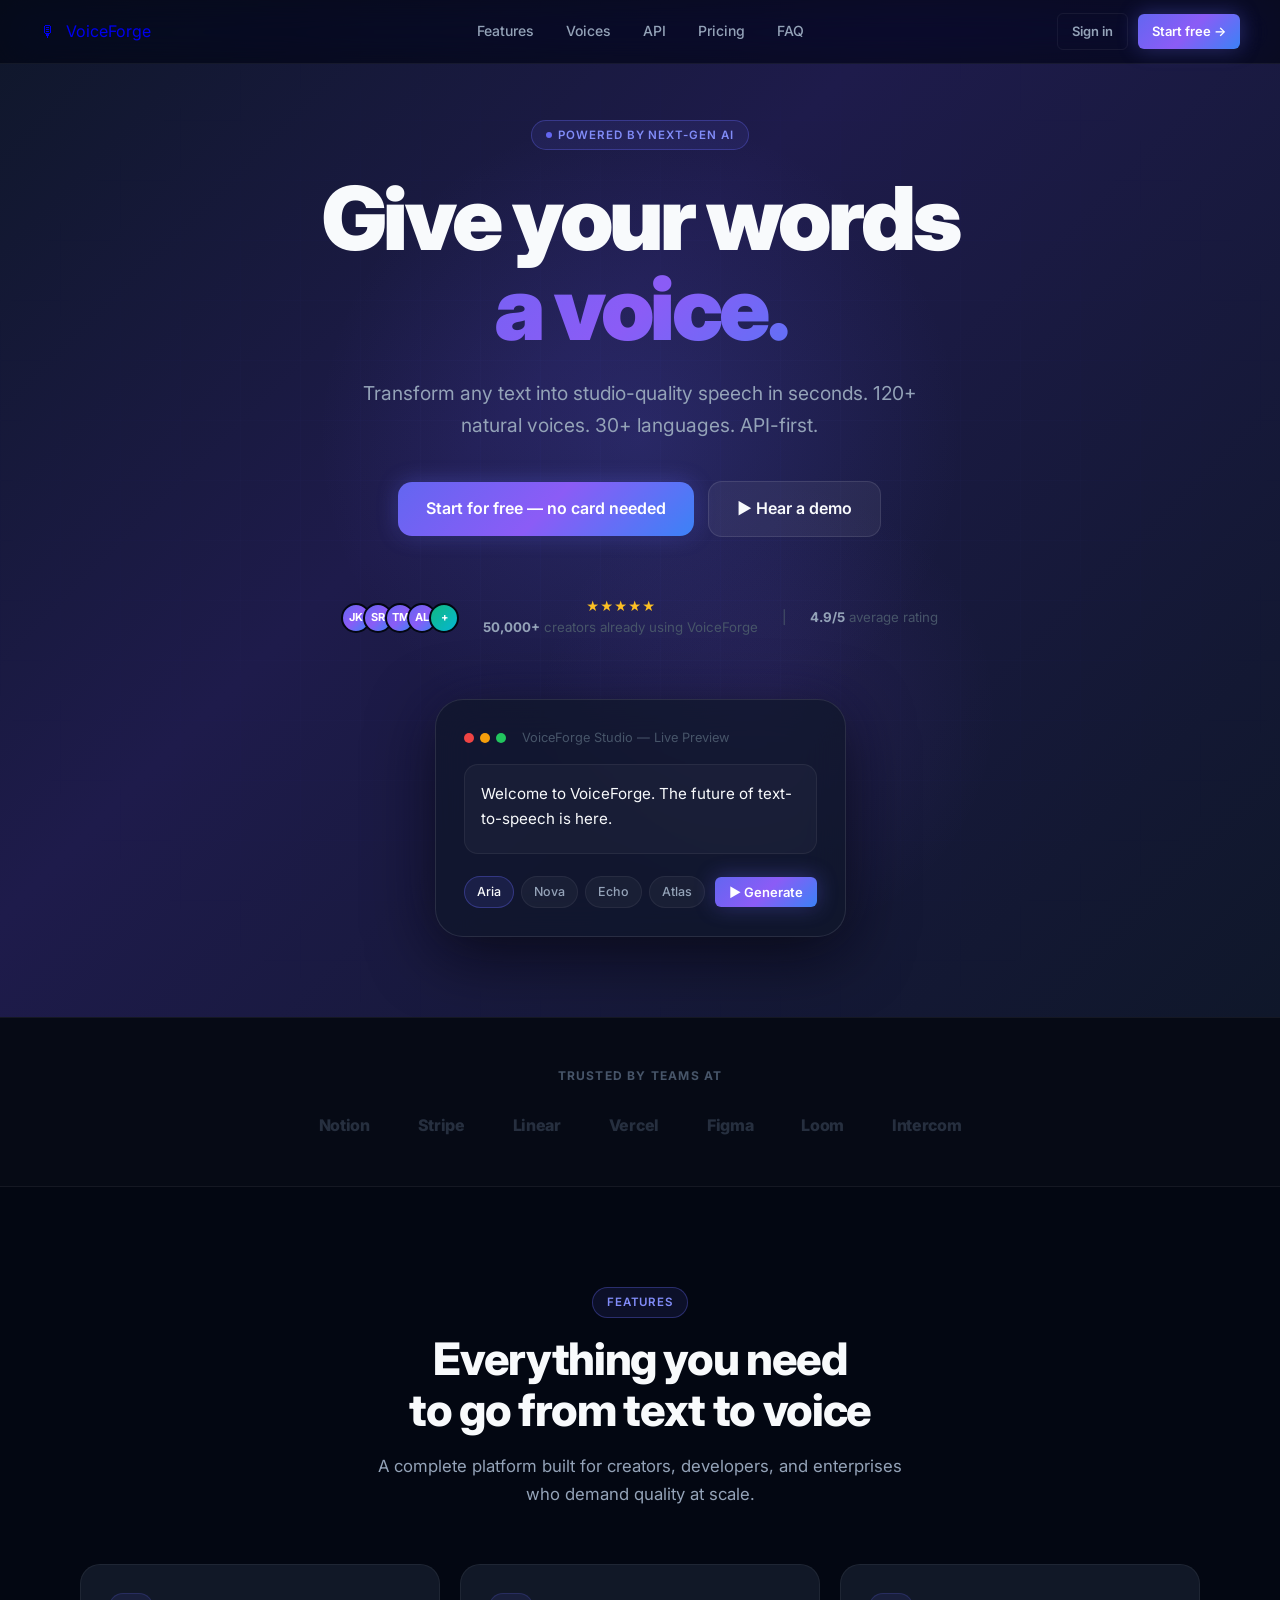
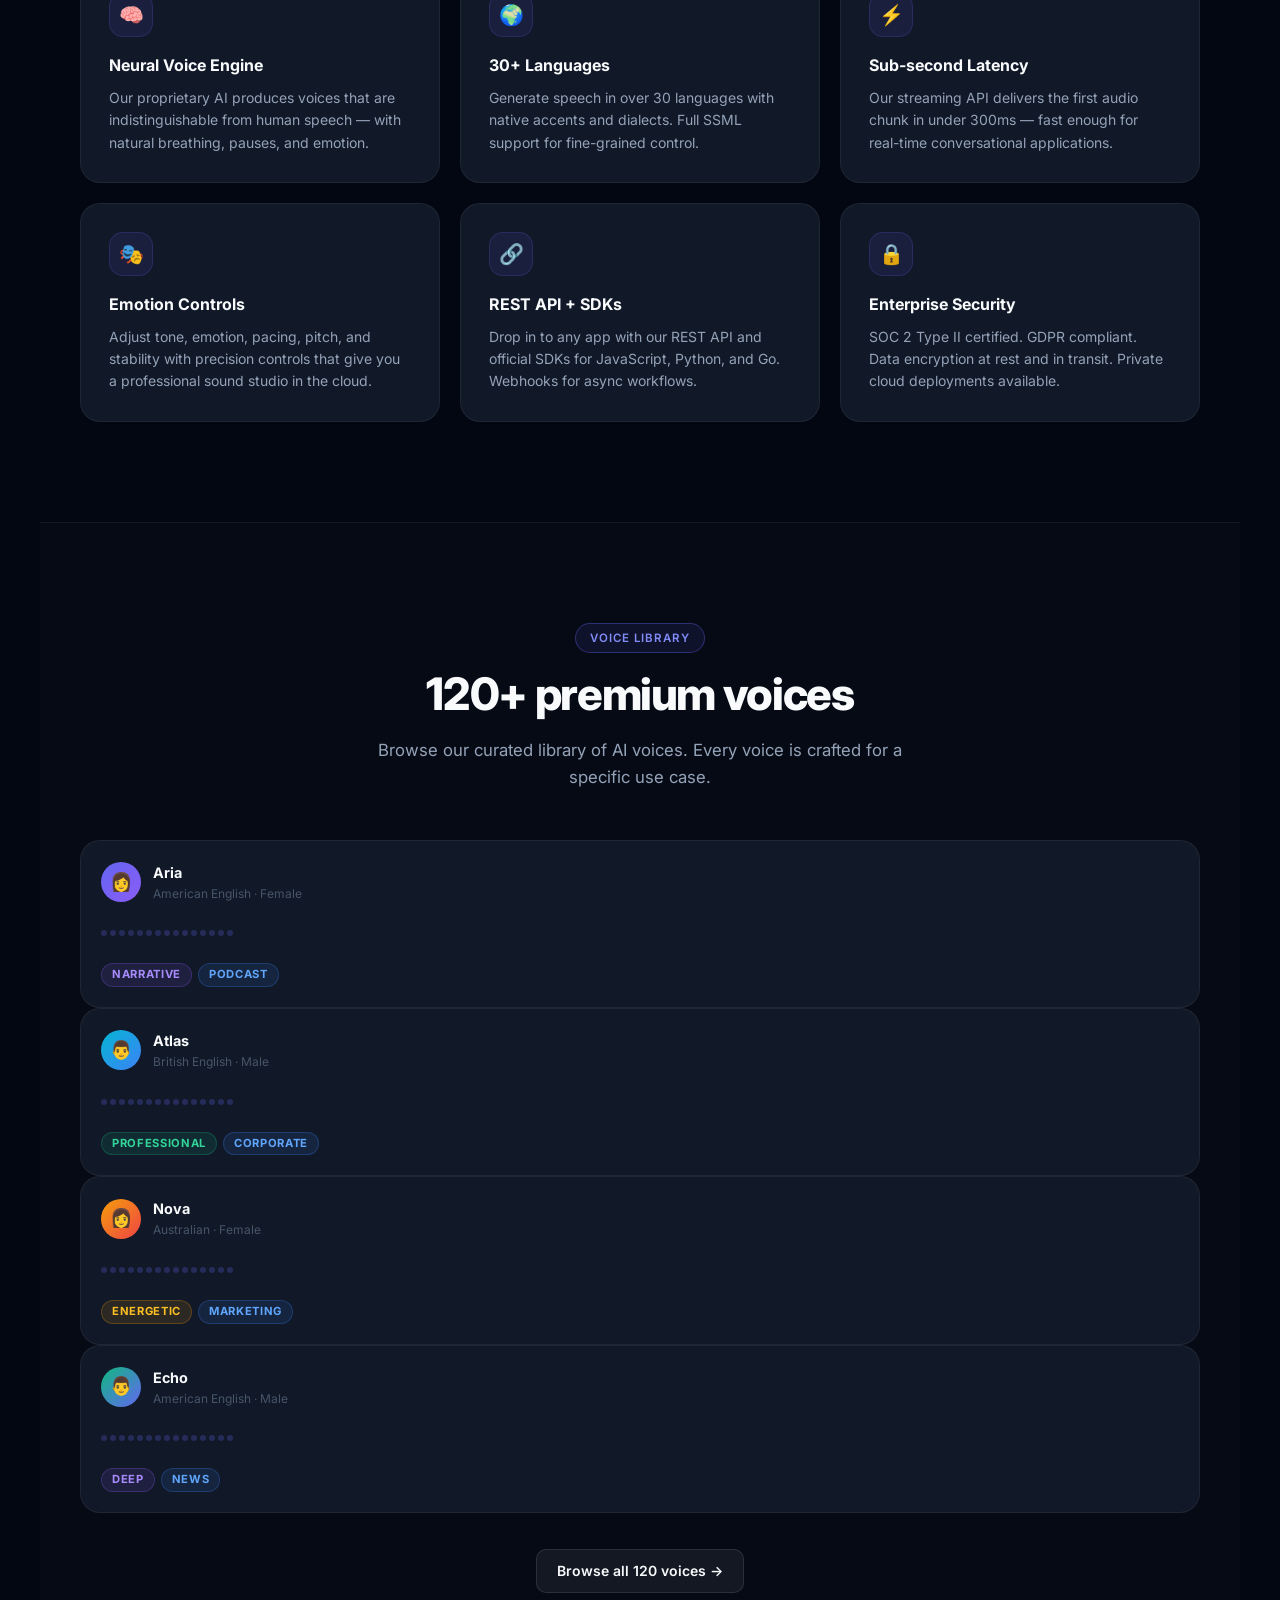
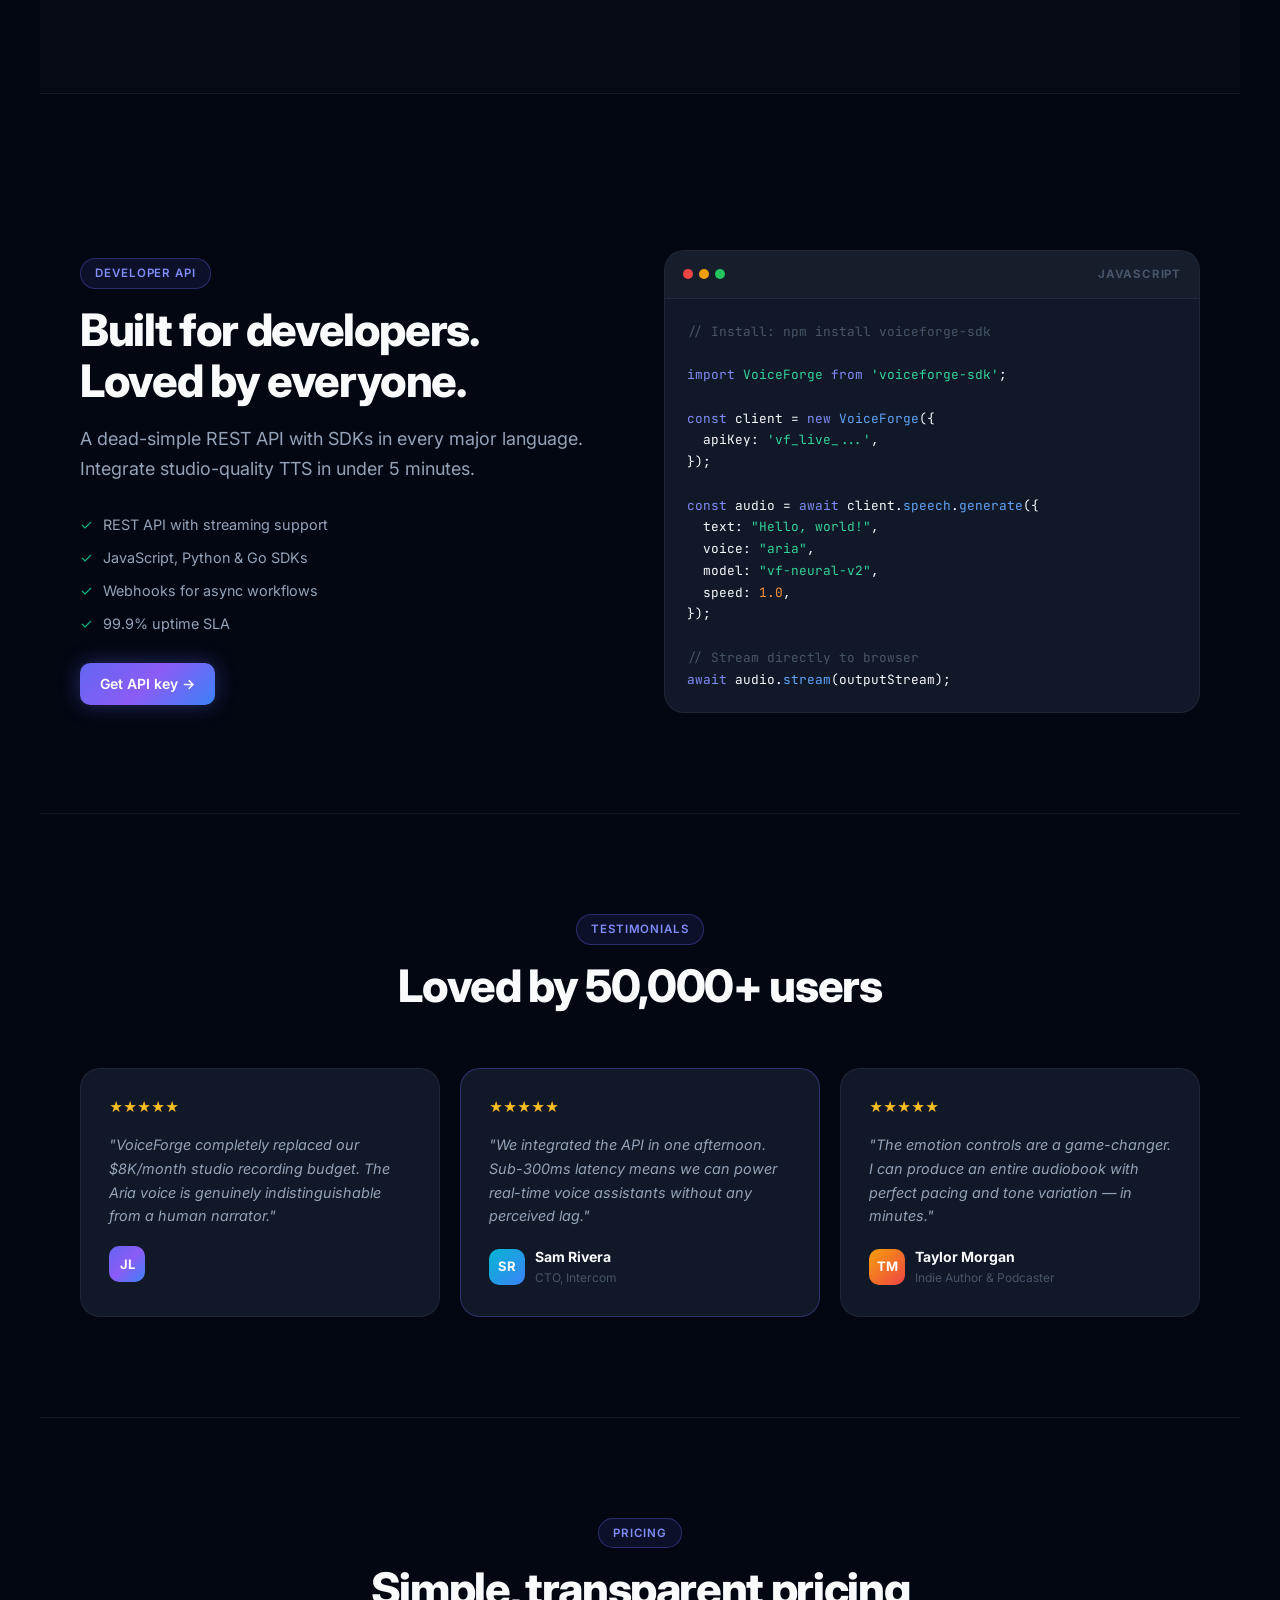
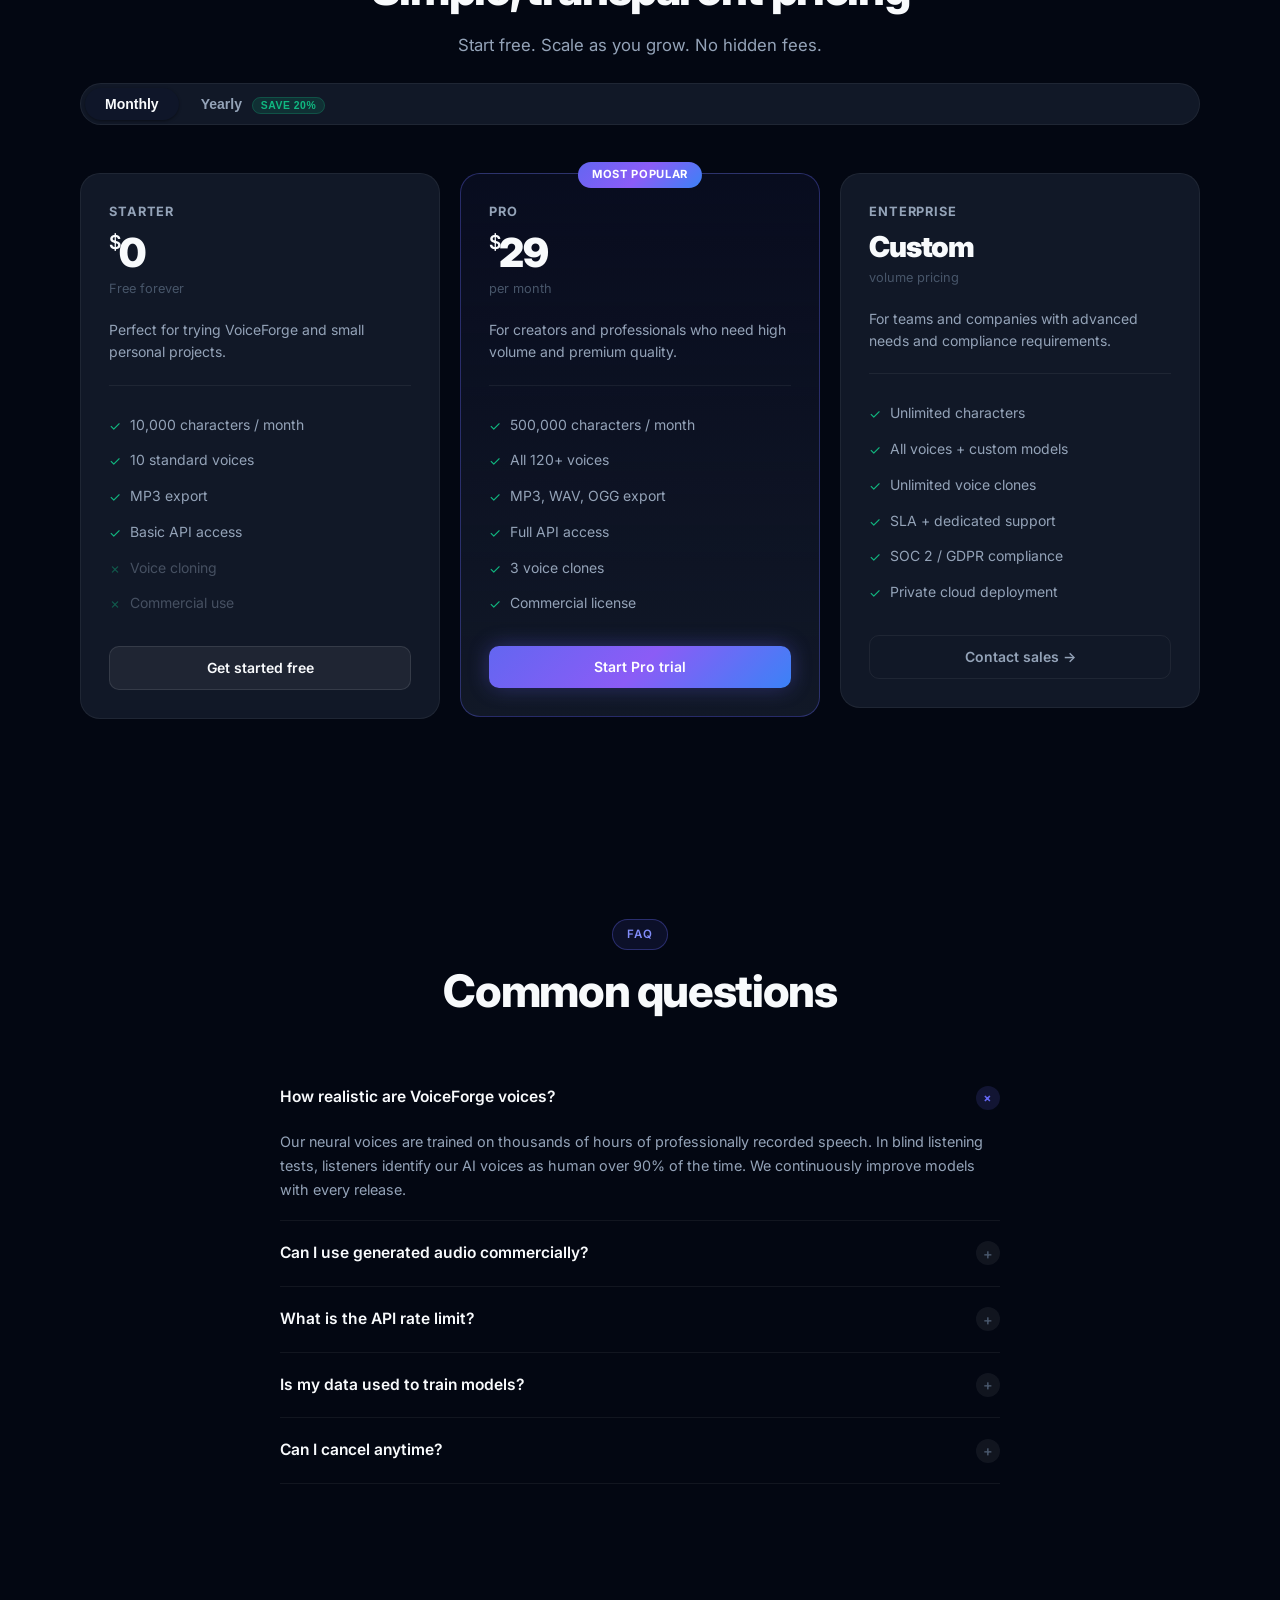
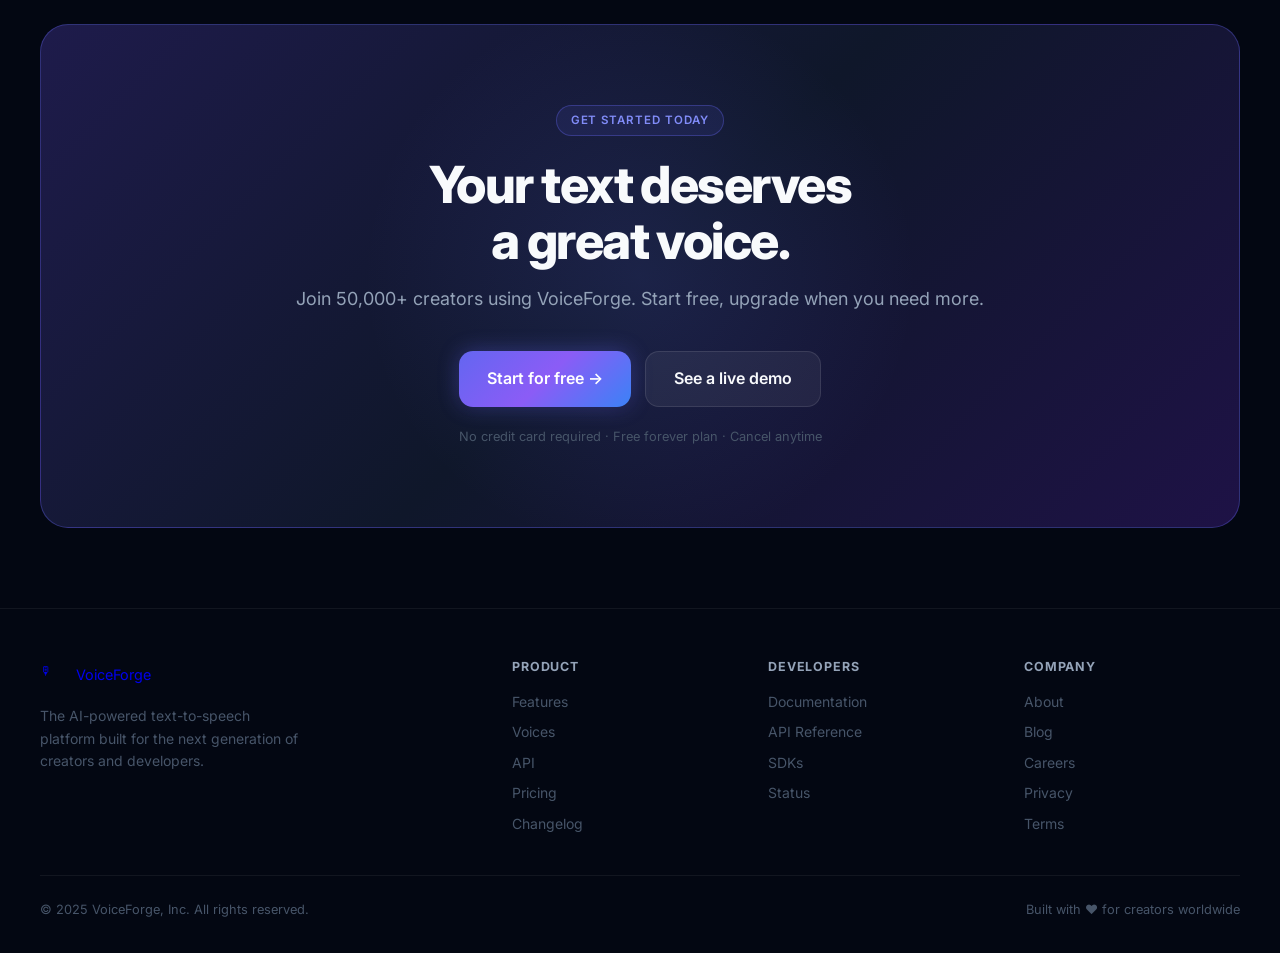
==== frontend/index.html @ f5c4825a "initial after new repo" ====
<!DOCTYPE html>
<html lang="en">
<head>
  <meta charset="UTF-8">
  <meta name="viewport" content="width=device-width, initial-scale=1.0">
  <title>VoiceForge — AI Text to Speech Platform</title>
  <meta name="description" content="Transform any text into natural, expressive voice in seconds. Powered by next-generation AI. Used by 50,000+ creators, developers, and enterprises.">
  <link rel="stylesheet" href="design-system.css">
  <link rel="stylesheet" href="landing.css">
</head>
<body>

<!-- ── Navigation ── -->
<nav class="landing-nav">
  <a href="index.html" class="nav-logo">
    <div class="logo-icon">🎙</div>
    <span class="logo-text">Voice<span>Forge</span></span>
  </a>

  <div class="nav-links-center">
    <a href="#features">Features</a>
    <a href="#voices">Voices</a>
    <a href="#api">API</a>
    <a href="#pricing">Pricing</a>
    <a href="#faq">FAQ</a>
  </div>

  <div class="nav-cta">
    <a href="login.html" class="btn btn-ghost btn-sm">Sign in</a>
    <a href="register.html" class="btn btn-primary btn-sm">Start free →</a>
  </div>
</nav>

<!-- ════════════════════════════════════
     HERO
════════════════════════════════════ -->
<section class="hero">
  <div class="hero-bg">
    <div class="hero-bg-glow"></div>
    <div class="hero-bg-glow2"></div>
    <div class="hero-grid"></div>
  </div>

  <div class="hero-content">
    <div class="hero-eyebrow">
      <span class="eyebrow"><span class="dot"></span> Powered by Next-Gen AI</span>
    </div>

    <h1 class="hero-headline">
      Give your words
      <span class="accent-line">a voice.</span>
    </h1>

    <p class="hero-sub">
      Transform any text into studio-quality speech in seconds.
      120+ natural voices. 30+ languages. API-first.
    </p>

    <div class="hero-actions">
      <a href="register.html" class="btn btn-primary btn-lg">
        Start for free — no card needed
      </a>
      <a href="#demo" class="btn btn-secondary btn-lg">
        ▶ Hear a demo
      </a>
    </div>

    <div class="social-proof">
      <div class="sp-avatars">
        <div class="sp-avatar">JK</div>
        <div class="sp-avatar">SR</div>
        <div class="sp-avatar">TM</div>
        <div class="sp-avatar">AL</div>
        <div class="sp-avatar" style="background:linear-gradient(135deg,#10b981,#06b6d4)">+</div>
      </div>
      <div>
        <div class="sp-stars">★★★★★</div>
        <div class="sp-text"><strong>50,000+</strong> creators already using VoiceForge</div>
      </div>
      <div class="sp-text" style="color:var(--text-tertiary)">|</div>
      <div class="sp-text"><strong style="color:var(--text-secondary)">4.9/5</strong> average rating</div>
    </div>
  </div>

  <!-- Live Demo Card -->
  <div class="hero-demo" id="demo">
    <div class="demo-header">
      <div class="demo-dots">
        <div class="demo-dot r"></div>
        <div class="demo-dot y"></div>
        <div class="demo-dot g"></div>
      </div>
      <span class="demo-title">VoiceForge Studio — Live Preview</span>
    </div>

    <textarea class="demo-textarea" id="demoText" placeholder="Type something and hear it come to life…">Welcome to VoiceForge. The future of text-to-speech is here.</textarea>

    <div class="demo-footer">
      <div class="demo-voices">
        <span class="voice-chip selected" onclick="selectVoice(this, 'aria')">Aria</span>
        <span class="voice-chip" onclick="selectVoice(this, 'nova')">Nova</span>
        <span class="voice-chip" onclick="selectVoice(this, 'echo')">Echo</span>
        <span class="voice-chip" onclick="selectVoice(this, 'atlas')">Atlas</span>
      </div>
      <button class="btn btn-primary btn-sm" onclick="demoConvert()" id="demoBtn">
        <span class="btn-label">▶ Generate</span>
        <span class="spinner"></span>
      </button>
    </div>

    <div class="demo-waveform" id="demoWaveform">
      <audio id="demoAudio" controls></audio>
    </div>
  </div>
</section>

<!-- ════════════════════════════════════
     TRUSTED BY
════════════════════════════════════ -->
<div class="trusted-section">
  <div class="trusted-label">Trusted by teams at</div>
  <div class="logos-row">
    <span class="logo-item">Notion</span>
    <span class="logo-item">Stripe</span>
    <span class="logo-item">Linear</span>
    <span class="logo-item">Vercel</span>
    <span class="logo-item">Figma</span>
    <span class="logo-item">Loom</span>
    <span class="logo-item">Intercom</span>
  </div>
</div>

<!-- ════════════════════════════════════
     FEATURES
════════════════════════════════════ -->
<section class="section" id="features">
  <div class="section-center">
    <div class="section-eyebrow">
      <span class="eyebrow">Features</span>
    </div>
    <h2 class="section-headline">Everything you need<br>to go from text to voice</h2>
    <p class="section-sub">A complete platform built for creators, developers, and enterprises who demand quality at scale.</p>
  </div>

  <div class="features-grid">
    <div class="feature-card">
      <div class="feature-icon">🧠</div>
      <div class="feature-title">Neural Voice Engine</div>
      <div class="feature-desc">Our proprietary AI produces voices that are indistinguishable from human speech — with natural breathing, pauses, and emotion.</div>
    </div>
    <div class="feature-card">
      <div class="feature-icon">🌍</div>
      <div class="feature-title">30+ Languages</div>
      <div class="feature-desc">Generate speech in over 30 languages with native accents and dialects. Full SSML support for fine-grained control.</div>
    </div>
    <div class="feature-card">
      <div class="feature-icon">⚡</div>
      <div class="feature-title">Sub-second Latency</div>
      <div class="feature-desc">Our streaming API delivers the first audio chunk in under 300ms — fast enough for real-time conversational applications.</div>
    </div>
    <div class="feature-card">
      <div class="feature-icon">🎭</div>
      <div class="feature-title">Emotion Controls</div>
      <div class="feature-desc">Adjust tone, emotion, pacing, pitch, and stability with precision controls that give you a professional sound studio in the cloud.</div>
    </div>
    <div class="feature-card">
      <div class="feature-icon">🔗</div>
      <div class="feature-title">REST API + SDKs</div>
      <div class="feature-desc">Drop in to any app with our REST API and official SDKs for JavaScript, Python, and Go. Webhooks for async workflows.</div>
    </div>
    <div class="feature-card">
      <div class="feature-icon">🔒</div>
      <div class="feature-title">Enterprise Security</div>
      <div class="feature-desc">SOC 2 Type II certified. GDPR compliant. Data encryption at rest and in transit. Private cloud deployments available.</div>
    </div>
  </div>
</section>

<!-- ════════════════════════════════════
     VOICE EXAMPLES
════════════════════════════════════ -->
<section class="section" id="voices" style="background: rgba(255,255,255,0.01); border-top: 1px solid var(--border-subtle); border-bottom: 1px solid var(--border-subtle);">
  <div class="section-center">
    <div class="section-eyebrow"><span class="eyebrow">Voice Library</span></div>
    <h2 class="section-headline">120+ premium voices</h2>
    <p class="section-sub">Browse our curated library of AI voices. Every voice is crafted for a specific use case.</p>
  </div>

  <div class="content-grid-4" style="margin-top:48px;">
    <!-- Voice preview cards -->
    <div class="card" style="padding:20px;">
      <div style="display:flex;align-items:center;gap:12px;margin-bottom:12px;">
        <div style="width:40px;height:40px;background:linear-gradient(135deg,#6366f1,#8b5cf6);border-radius:50%;display:flex;align-items:center;justify-content:center;font-size:18px;flex-shrink:0;">👩</div>
        <div>
          <div style="font-size:0.9rem;font-weight:700;color:var(--text-primary);">Aria</div>
          <div style="font-size:0.75rem;color:var(--text-tertiary);">American English · Female</div>
        </div>
      </div>
      <div class="waveform" style="height:36px;margin-bottom:12px;">
        <div class="bar"></div><div class="bar"></div><div class="bar"></div><div class="bar"></div><div class="bar"></div>
        <div class="bar"></div><div class="bar"></div><div class="bar"></div><div class="bar"></div><div class="bar"></div>
        <div class="bar"></div><div class="bar"></div><div class="bar"></div><div class="bar"></div><div class="bar"></div>
      </div>
      <div style="display:flex;gap:6px;flex-wrap:wrap;">
        <span class="badge badge-violet">Narrative</span>
        <span class="badge badge-blue">Podcast</span>
      </div>
    </div>

    <div class="card" style="padding:20px;">
      <div style="display:flex;align-items:center;gap:12px;margin-bottom:12px;">
        <div style="width:40px;height:40px;background:linear-gradient(135deg,#06b6d4,#3b82f6);border-radius:50%;display:flex;align-items:center;justify-content:center;font-size:18px;flex-shrink:0;">👨</div>
        <div>
          <div style="font-size:0.9rem;font-weight:700;color:var(--text-primary);">Atlas</div>
          <div style="font-size:0.75rem;color:var(--text-tertiary);">British English · Male</div>
        </div>
      </div>
      <div class="waveform" style="height:36px;margin-bottom:12px;">
        <div class="bar"></div><div class="bar"></div><div class="bar"></div><div class="bar"></div><div class="bar"></div>
        <div class="bar"></div><div class="bar"></div><div class="bar"></div><div class="bar"></div><div class="bar"></div>
        <div class="bar"></div><div class="bar"></div><div class="bar"></div><div class="bar"></div><div class="bar"></div>
      </div>
      <div style="display:flex;gap:6px;flex-wrap:wrap;">
        <span class="badge badge-green">Professional</span>
        <span class="badge badge-blue">Corporate</span>
      </div>
    </div>

    <div class="card" style="padding:20px;">
      <div style="display:flex;align-items:center;gap:12px;margin-bottom:12px;">
        <div style="width:40px;height:40px;background:linear-gradient(135deg,#f59e0b,#ef4444);border-radius:50%;display:flex;align-items:center;justify-content:center;font-size:18px;flex-shrink:0;">👩</div>
        <div>
          <div style="font-size:0.9rem;font-weight:700;color:var(--text-primary);">Nova</div>
          <div style="font-size:0.75rem;color:var(--text-tertiary);">Australian · Female</div>
        </div>
      </div>
      <div class="waveform" style="height:36px;margin-bottom:12px;">
        <div class="bar"></div><div class="bar"></div><div class="bar"></div><div class="bar"></div><div class="bar"></div>
        <div class="bar"></div><div class="bar"></div><div class="bar"></div><div class="bar"></div><div class="bar"></div>
        <div class="bar"></div><div class="bar"></div><div class="bar"></div><div class="bar"></div><div class="bar"></div>
      </div>
      <div style="display:flex;gap:6px;flex-wrap:wrap;">
        <span class="badge badge-gold">Energetic</span>
        <span class="badge badge-blue">Marketing</span>
      </div>
    </div>

    <div class="card" style="padding:20px;">
      <div style="display:flex;align-items:center;gap:12px;margin-bottom:12px;">
        <div style="width:40px;height:40px;background:linear-gradient(135deg,#10b981,#6366f1);border-radius:50%;display:flex;align-items:center;justify-content:center;font-size:18px;flex-shrink:0;">👨</div>
        <div>
          <div style="font-size:0.9rem;font-weight:700;color:var(--text-primary);">Echo</div>
          <div style="font-size:0.75rem;color:var(--text-tertiary);">American English · Male</div>
        </div>
      </div>
      <div class="waveform" style="height:36px;margin-bottom:12px;">
        <div class="bar"></div><div class="bar"></div><div class="bar"></div><div class="bar"></div><div class="bar"></div>
        <div class="bar"></div><div class="bar"></div><div class="bar"></div><div class="bar"></div><div class="bar"></div>
        <div class="bar"></div><div class="bar"></div><div class="bar"></div><div class="bar"></div><div class="bar"></div>
      </div>
      <div style="display:flex;gap:6px;flex-wrap:wrap;">
        <span class="badge badge-violet">Deep</span>
        <span class="badge badge-blue">News</span>
      </div>
    </div>
  </div>

  <div style="text-align:center;margin-top:36px;">
    <a href="register.html" class="btn btn-secondary">Browse all 120 voices →</a>
  </div>
</section>

<!-- ════════════════════════════════════
     API SHOWCASE
════════════════════════════════════ -->
<section class="section" id="api">
  <div class="api-showcase">
    <div>
      <div class="section-eyebrow" style="margin-bottom:16px;"><span class="eyebrow">Developer API</span></div>
      <h2 class="section-headline" style="text-align:left;">Built for developers.<br>Loved by everyone.</h2>
      <p class="t-body-lg" style="margin: 16px 0 28px;">A dead-simple REST API with SDKs in every major language. Integrate studio-quality TTS in under 5 minutes.</p>
      <ul style="list-style:none;display:flex;flex-direction:column;gap:10px;margin-bottom:28px;">
        <li style="display:flex;align-items:center;gap:10px;font-size:0.9rem;color:var(--text-secondary);">
          <span style="color:var(--success);">✓</span> REST API with streaming support
        </li>
        <li style="display:flex;align-items:center;gap:10px;font-size:0.9rem;color:var(--text-secondary);">
          <span style="color:var(--success);">✓</span> JavaScript, Python & Go SDKs
        </li>
        <li style="display:flex;align-items:center;gap:10px;font-size:0.9rem;color:var(--text-secondary);">
          <span style="color:var(--success);">✓</span> Webhooks for async workflows
        </li>
        <li style="display:flex;align-items:center;gap:10px;font-size:0.9rem;color:var(--text-secondary);">
          <span style="color:var(--success);">✓</span> 99.9% uptime SLA
        </li>
      </ul>
      <a href="register.html" class="btn btn-primary">Get API key →</a>
    </div>

    <div class="code-block">
      <div class="code-header">
        <div class="demo-dots">
          <div class="demo-dot r"></div><div class="demo-dot y"></div><div class="demo-dot g"></div>
        </div>
        <span class="code-lang">JavaScript</span>
      </div>
      <div class="code-body">
<span class="cm">// Install: npm install voiceforge-sdk</span>
<br><br>
<span class="kw">import</span> <span class="str">VoiceForge</span> <span class="kw">from</span> <span class="str">'voiceforge-sdk'</span><span class="">;</span>
<br><br>
<span class="kw">const</span> <span class="">client</span> <span class="">=</span> <span class="kw">new</span> <span class="fn">VoiceForge</span><span class="">({</span>
<br>&nbsp;&nbsp;<span class="">apiKey</span><span class="">:</span> <span class="str">'vf_live_...'</span><span class="">,</span>
<br><span class="">});</span>
<br><br>
<span class="kw">const</span> <span class="">audio</span> <span class="">=</span> <span class="kw">await</span> <span class="">client</span><span class="">.</span><span class="fn">speech</span><span class="">.</span><span class="fn">generate</span><span class="">({</span>
<br>&nbsp;&nbsp;<span class="">text</span><span class="">:</span> <span class="str">"Hello, world!"</span><span class="">,</span>
<br>&nbsp;&nbsp;<span class="">voice</span><span class="">:</span> <span class="str">"aria"</span><span class="">,</span>
<br>&nbsp;&nbsp;<span class="">model</span><span class="">:</span> <span class="str">"vf-neural-v2"</span><span class="">,</span>
<br>&nbsp;&nbsp;<span class="">speed</span><span class="">:</span> <span class="num">1.0</span><span class="">,</span>
<br><span class="">});</span>
<br><br>
<span class="cm">// Stream directly to browser</span>
<br>
<span class="kw">await</span> <span class="">audio</span><span class="">.</span><span class="fn">stream</span><span class="">(</span><span class="">outputStream</span><span class="">);</span>
      </div>
    </div>
  </div>
</section>

<!-- ════════════════════════════════════
     TESTIMONIALS
════════════════════════════════════ -->
<section class="section" style="border-top:1px solid var(--border-subtle);">
  <div class="section-center">
    <div class="section-eyebrow"><span class="eyebrow">Testimonials</span></div>
    <h2 class="section-headline">Loved by 50,000+ users</h2>
  </div>

  <div class="testimonials-grid">
    <div class="testimonial-card">
      <div class="t-stars">★★★★★</div>
      <div class="t-quote">"VoiceForge completely replaced our $8K/month studio recording budget. The Aria voice is genuinely indistinguishable from a human narrator."</div>
      <div class="t-author">
        <div class="t-avatar">JL</div>
      </div>
    </div>
    <div class="testimonial-card" style="border-color:var(--border-blue);">
      <div class="t-stars">★★★★★</div>
      <div class="t-quote">"We integrated the API in one afternoon. Sub-300ms latency means we can power real-time voice assistants without any perceived lag."</div>
      <div class="t-author">
        <div class="t-avatar" style="background:linear-gradient(135deg,#06b6d4,#3b82f6);">SR</div>
        <div>
          <div class="t-name">Sam Rivera</div>
          <div class="t-role">CTO, Intercom</div>
        </div>
      </div>
    </div>
    <div class="testimonial-card">
      <div class="t-stars">★★★★★</div>
      <div class="t-quote">"The emotion controls are a game-changer. I can produce an entire audiobook with perfect pacing and tone variation — in minutes."</div>
      <div class="t-author">
        <div class="t-avatar" style="background:linear-gradient(135deg,#f59e0b,#ef4444);">TM</div>
        <div>
          <div class="t-name">Taylor Morgan</div>
          <div class="t-role">Indie Author & Podcaster</div>
        </div>
      </div>
    </div>
  </div>
</section>

<!-- ════════════════════════════════════
     PRICING
════════════════════════════════════ -->
<section class="section" id="pricing" style="border-top:1px solid var(--border-subtle);">
  <div class="section-center">
    <div class="section-eyebrow"><span class="eyebrow">Pricing</span></div>
    <h2 class="section-headline">Simple, transparent pricing</h2>
    <p class="section-sub">Start free. Scale as you grow. No hidden fees.</p>
    <div class="pricing-toggle" style="display:flex;margin:24px auto 0;">
      <button class="toggle-opt active" onclick="setPeriod(this,'monthly')">Monthly</button>
      <button class="toggle-opt" onclick="setPeriod(this,'yearly')">
        Yearly <span class="save-badge">Save 20%</span>
      </button>
    </div>
  </div>

  <div class="pricing-grid">
    <!-- Starter -->
    <div class="pricing-card">
      <div class="plan-name">Starter</div>
      <div class="plan-price"><sup>$</sup><span class="price-val">0</span></div>
      <div class="plan-period">Free forever</div>
      <div class="plan-desc">Perfect for trying VoiceForge and small personal projects.</div>
      <ul class="plan-features">
        <li><span class="check">✓</span> 10,000 characters / month</li>
        <li><span class="check">✓</span> 10 standard voices</li>
        <li><span class="check">✓</span> MP3 export</li>
        <li><span class="check">✓</span> Basic API access</li>
        <li style="opacity:0.4;"><span class="check">✗</span> Voice cloning</li>
        <li style="opacity:0.4;"><span class="check">✗</span> Commercial use</li>
      </ul>
      <a href="register.html" class="btn btn-secondary btn-full">Get started free</a>
    </div>

    <!-- Pro (popular) -->
    <div class="pricing-card popular">
      <div class="popular-tag">Most Popular</div>
      <div class="plan-name">Pro</div>
      <div class="plan-price"><sup>$</sup><span class="price-val" data-monthly="29" data-yearly="23">29</span></div>
      <div class="plan-period">per month</div>
      <div class="plan-desc">For creators and professionals who need high volume and premium quality.</div>
      <ul class="plan-features">
        <li><span class="check">✓</span> 500,000 characters / month</li>
        <li><span class="check">✓</span> All 120+ voices</li>
        <li><span class="check">✓</span> MP3, WAV, OGG export</li>
        <li><span class="check">✓</span> Full API access</li>
        <li><span class="check">✓</span> 3 voice clones</li>
        <li><span class="check">✓</span> Commercial license</li>
      </ul>
      <a href="register.html" class="btn btn-primary btn-full">Start Pro trial</a>
    </div>

    <!-- Enterprise -->
    <div class="pricing-card">
      <div class="plan-name">Enterprise</div>
      <div class="plan-price" style="font-size:1.8rem;">Custom</div>
      <div class="plan-period">volume pricing</div>
      <div class="plan-desc">For teams and companies with advanced needs and compliance requirements.</div>
      <ul class="plan-features">
        <li><span class="check">✓</span> Unlimited characters</li>
        <li><span class="check">✓</span> All voices + custom models</li>
        <li><span class="check">✓</span> Unlimited voice clones</li>
        <li><span class="check">✓</span> SLA + dedicated support</li>
        <li><span class="check">✓</span> SOC 2 / GDPR compliance</li>
        <li><span class="check">✓</span> Private cloud deployment</li>
      </ul>
      <a href="mailto:enterprise@voiceforge.ai" class="btn btn-ghost btn-full">Contact sales →</a>
    </div>
  </div>
</section>

<!-- ════════════════════════════════════
     FAQ
════════════════════════════════════ -->
<section class="section" id="faq">
  <div class="section-center">
    <div class="section-eyebrow"><span class="eyebrow">FAQ</span></div>
    <h2 class="section-headline">Common questions</h2>
  </div>

  <div class="faq-list">
    <div class="faq-item open">
      <div class="faq-q" onclick="toggleFaq(this)">
        How realistic are VoiceForge voices?
        <span class="faq-icon">+</span>
      </div>
      <div class="faq-a">Our neural voices are trained on thousands of hours of professionally recorded speech. In blind listening tests, listeners identify our AI voices as human over 90% of the time. We continuously improve models with every release.</div>
    </div>
    <div class="faq-item">
      <div class="faq-q" onclick="toggleFaq(this)">
        Can I use generated audio commercially?
        <span class="faq-icon">+</span>
      </div>
      <div class="faq-a">Yes, all Pro and Enterprise plans include a full commercial license. You can use generated audio in YouTube videos, podcasts, ads, apps, and products without attribution.</div>
    </div>
    <div class="faq-item">
      <div class="faq-q" onclick="toggleFaq(this)">
        What is the API rate limit?
        <span class="faq-icon">+</span>
      </div>
      <div class="faq-a">Starter: 5 requests/min. Pro: 50 requests/min. Enterprise: custom limits up to thousands of concurrent requests. Contact us for high-throughput needs.</div>
    </div>
    <div class="faq-item">
      <div class="faq-q" onclick="toggleFaq(this)">
        Is my data used to train models?
        <span class="faq-icon">+</span>
      </div>
      <div class="faq-a">No. Your text inputs and generated audio are never used to train or improve our models. Enterprise plans include zero-data-retention options.</div>
    </div>
    <div class="faq-item">
      <div class="faq-q" onclick="toggleFaq(this)">
        Can I cancel anytime?
        <span class="faq-icon">+</span>
      </div>
      <div class="faq-a">Absolutely. You can cancel your subscription at any time from your billing settings. You'll keep access until the end of your billing period. No questions asked.</div>
    </div>
  </div>
</section>

<!-- ════════════════════════════════════
     FINAL CTA
════════════════════════════════════ -->
<div class="final-cta">
  <div class="final-cta-content">
    <div class="section-eyebrow" style="display:inline-flex;margin-bottom:20px;"><span class="eyebrow">Get started today</span></div>
    <h2 class="t-h1" style="margin-bottom:16px;color:var(--text-primary);">Your text deserves<br>a great voice.</h2>
    <p class="t-body-lg" style="margin-bottom:36px;">Join 50,000+ creators using VoiceForge. Start free, upgrade when you need more.</p>
    <div style="display:flex;gap:14px;justify-content:center;flex-wrap:wrap;">
      <a href="register.html" class="btn btn-primary btn-lg">Start for free →</a>
      <a href="#demo" class="btn btn-secondary btn-lg">See a live demo</a>
    </div>
    <div style="margin-top:20px;font-size:0.8rem;color:var(--text-tertiary);">No credit card required · Free forever plan · Cancel anytime</div>
  </div>
</div>

<!-- ════════════════════════════════════
     FOOTER
════════════════════════════════════ -->
<footer class="landing-footer">
  <div class="footer-inner">
    <div class="footer-brand">
      <a href="index.html" class="nav-logo" style="margin-bottom:8px;display:inline-flex;">
        <div class="logo-icon" style="width:26px;height:26px;font-size:12px;border-radius:6px;">🎙</div>
        <span class="logo-text" style="font-size:0.9rem;">Voice<span>Forge</span></span>
      </a>
      <p class="footer-desc">The AI-powered text-to-speech platform built for the next generation of creators and developers.</p>
    </div>
    <div class="footer-col">
      <h4>Product</h4>
      <a href="#">Features</a>
      <a href="#">Voices</a>
      <a href="#">API</a>
      <a href="#pricing">Pricing</a>
      <a href="#">Changelog</a>
    </div>
    <div class="footer-col">
      <h4>Developers</h4>
      <a href="#">Documentation</a>
      <a href="#">API Reference</a>
      <a href="#">SDKs</a>
      <a href="#">Status</a>
    </div>
    <div class="footer-col">
      <h4>Company</h4>
      <a href="#">About</a>
      <a href="#">Blog</a>
      <a href="#">Careers</a>
      <a href="#">Privacy</a>
      <a href="#">Terms</a>
    </div>
  </div>
  <div class="footer-bottom">
    <span>© 2025 VoiceForge, Inc. All rights reserved.</span>
    <span>Built with ❤ for creators worldwide</span>
  </div>
</footer>

<div id="toast"></div>

<script>
// Voice selection
let selectedVoice = 'aria';
function selectVoice(el, voice) {
  document.querySelectorAll('.voice-chip').forEach(c => c.classList.remove('selected'));
  el.classList.add('selected');
  selectedVoice = voice;
}

// Demo conversion (calls real API)
async function demoConvert() {
  const text = document.getElementById('demoText').value.trim();
  if (!text) { showToast('Please enter some text.', 'error'); return; }
  const btn = document.getElementById('demoBtn');
  btn.classList.add('loading');
  try {
    const token = localStorage.getItem('token');
    const res = await fetch('http://localhost:8000/speech/', {
      method: 'POST',
      headers: { 'Content-Type': 'application/json', ...(token ? { Authorization: `Bearer ${token}` } : {}) },
      body: JSON.stringify({ text })
    });
    if (!res.ok) throw new Error();
    const blob = await res.blob();
    const url = URL.createObjectURL(blob);
    const audio = document.getElementById('demoAudio');
    audio.src = url;
    document.getElementById('demoWaveform').classList.add('visible');
    audio.play();
    showToast('Audio generated!', 'success');
  } catch {
    showToast('Please sign in to generate audio.', 'error');
  } finally {
    btn.classList.remove('loading');
  }
}

// Pricing toggle
function setPeriod(btn, period) {
  document.querySelectorAll('.toggle-opt').forEach(b => b.classList.remove('active'));
  btn.classList.add('active');
  document.querySelectorAll('.price-val[data-monthly]').forEach(el => {
    el.textContent = period === 'yearly' ? el.dataset.yearly : el.dataset.monthly;
  });
}

// FAQ accordion
function toggleFaq(el) {
  const item = el.closest('.faq-item');
  const isOpen = item.classList.contains('open');
  document.querySelectorAll('.faq-item').forEach(i => i.classList.remove('open'));
  if (!isOpen) item.classList.add('open');
}

// Toast
function showToast(msg, type='') {
  const t = document.getElementById('toast');
  t.innerHTML = (type === 'success' ? '✓ ' : type === 'error' ? '⚠ ' : '') + msg;
  t.className = 'show' + (type ? ' ' + type : '');
  setTimeout(() => t.className = '', 3000);
}

// Animate waveforms on hover
document.querySelectorAll('.waveform').forEach(wf => {
  wf.addEventListener('mouseenter', () => wf.classList.add('active'));
  wf.addEventListener('mouseleave', () => wf.classList.remove('active'));
});
</script>
</body>
</html>
---- frontend/design-system.css ----
/* ═══════════════════════════════════════════════════════════════
   VOICEFORGE — Global Design System
   Inspired by: ElevenLabs · OpenAI · Linear · Vercel · Stripe
═══════════════════════════════════════════════════════════════ */

@import url('https://fonts.googleapis.com/css2?family=Inter:wght@300;400;500;600;700;800;900&family=JetBrains+Mono:wght@400;500;600&display=swap');

/* ── Reset ── */
*, *::before, *::after { margin: 0; padding: 0; box-sizing: border-box; }
html { scroll-behavior: smooth; font-size: 16px; -webkit-font-smoothing: antialiased; }

/* ── Token System ── */
:root {
  /* Brand */
  --brand-blue:     #3b82f6;
  --brand-violet:   #8b5cf6;
  --brand-indigo:   #6366f1;
  --brand-cyan:     #06b6d4;
  --brand-purple:   #a855f7;

  /* Gradients */
  --grad-primary:   linear-gradient(135deg, #6366f1 0%, #8b5cf6 50%, #3b82f6 100%);
  --grad-hero:      linear-gradient(135deg, #0f172a 0%, #1e1b4b 40%, #0f172a 100%);
  --grad-glow:      radial-gradient(ellipse 60% 50% at 50% 0%, rgba(99,102,241,0.15) 0%, transparent 70%);
  --grad-card:      linear-gradient(135deg, rgba(255,255,255,0.04) 0%, rgba(255,255,255,0.01) 100%);
  --grad-blue-v:    linear-gradient(180deg, rgba(59,130,246,0.15) 0%, transparent 100%);

  /* Background */
  --bg-base:        #030712;
  --bg-surface:     #0a0f1e;
  --bg-elevated:    #0f1629;
  --bg-card:        #111827;
  --bg-card-hover:  #161f35;
  --bg-input:       #0d1424;
  --bg-overlay:     rgba(3,7,18,0.85);

  /* Border */
  --border-subtle:  rgba(255,255,255,0.06);
  --border-default: rgba(255,255,255,0.10);
  --border-strong:  rgba(255,255,255,0.16);
  --border-blue:    rgba(99,102,241,0.35);
  --border-violet:  rgba(139,92,246,0.35);

  /* Text */
  --text-primary:   #f8fafc;
  --text-secondary: #94a3b8;
  --text-tertiary:  #475569;
  --text-disabled:  #334155;
  --text-accent:    #818cf8;

  /* Status */
  --success:        #10b981;
  --warning:        #f59e0b;
  --error:          #ef4444;
  --info:           #06b6d4;

  /* Glow effects */
  --glow-blue:      0 0 40px rgba(99,102,241,0.3);
  --glow-violet:    0 0 40px rgba(139,92,246,0.3);
  --glow-sm:        0 0 15px rgba(99,102,241,0.2);

  /* Shadows */
  --shadow-sm:      0 1px 3px rgba(0,0,0,0.4);
  --shadow-md:      0 4px 16px rgba(0,0,0,0.5);
  --shadow-lg:      0 8px 32px rgba(0,0,0,0.6);
  --shadow-xl:      0 16px 64px rgba(0,0,0,0.7);
  --shadow-card:    0 0 0 1px rgba(255,255,255,0.06), 0 4px 24px rgba(0,0,0,0.4);

  /* Radius */
  --r-xs:  4px;
  --r-sm:  6px;
  --r-md:  10px;
  --r-lg:  14px;
  --r-xl:  20px;
  --r-2xl: 28px;
  --r-full: 9999px;

  /* Spacing */
  --space-1: 4px; --space-2: 8px; --space-3: 12px; --space-4: 16px;
  --space-5: 20px; --space-6: 24px; --space-8: 32px; --space-10: 40px;
  --space-12: 48px; --space-16: 64px; --space-20: 80px; --space-24: 96px;

  /* Motion */
  --ease-out:    cubic-bezier(0.16, 1, 0.3, 1);
  --ease-in-out: cubic-bezier(0.45, 0, 0.55, 1);
  --dur-fast:    120ms;
  --dur-base:    220ms;
  --dur-slow:    400ms;

  /* Sidebar */
  --sidebar-w: 240px;
}

/* ── Base ── */
body {
  font-family: 'Inter', -apple-system, BlinkMacSystemFont, sans-serif;
  background: var(--bg-base);
  color: var(--text-primary);
  min-height: 100vh;
  line-height: 1.6;
  overflow-x: hidden;
}

/* ── Typography ── */
.t-hero    { font-size: clamp(2.5rem, 6vw, 5rem);   font-weight: 900; letter-spacing: -0.04em; line-height: 1.05; }
.t-h1      { font-size: clamp(2rem, 4vw, 3.5rem);   font-weight: 800; letter-spacing: -0.03em; line-height: 1.1; }
.t-h2      { font-size: clamp(1.5rem, 3vw, 2.25rem);font-weight: 700; letter-spacing: -0.02em; line-height: 1.2; }
.t-h3      { font-size: 1.25rem; font-weight: 600; letter-spacing: -0.01em; }
.t-body-lg { font-size: 1.125rem; line-height: 1.7; color: var(--text-secondary); }
.t-body    { font-size: 0.9375rem; line-height: 1.65; }
.t-sm      { font-size: 0.8125rem; }
.t-xs      { font-size: 0.75rem; }
.t-mono    { font-family: 'JetBrains Mono', monospace; }
.t-gradient { background: var(--grad-primary); -webkit-background-clip: text; -webkit-text-fill-color: transparent; background-clip: text; }

/* ── Eyebrow pills ── */
.eyebrow {
  display: inline-flex; align-items: center; gap: 6px;
  padding: 5px 14px;
  background: rgba(99,102,241,0.1);
  border: 1px solid var(--border-blue);
  border-radius: var(--r-full);
  font-size: 0.72rem; font-weight: 600; letter-spacing: 0.08em; text-transform: uppercase;
  color: var(--text-accent);
}

.eyebrow .dot {
  width: 6px; height: 6px;
  background: var(--brand-indigo);
  border-radius: 50%;
  animation: pulse-dot 2s ease infinite;
}

@keyframes pulse-dot {
  0%,100% { opacity:1; transform:scale(1); }
  50%      { opacity:0.5; transform:scale(0.7); }
}

/* ── Buttons ── */
.btn {
  display: inline-flex; align-items: center; justify-content: center; gap: 8px;
  padding: 10px 20px;
  border-radius: var(--r-md);
  font-family: 'Inter', sans-serif; font-weight: 600; font-size: 0.875rem;
  cursor: pointer; border: none; text-decoration: none;
  transition: all var(--dur-base) var(--ease-out);
  white-space: nowrap; position: relative; overflow: hidden;
}

.btn::after {
  content: '';
  position: absolute; inset: 0;
  background: rgba(255,255,255,0);
  transition: background var(--dur-fast);
}

.btn:hover::after { background: rgba(255,255,255,0.06); }
.btn:active { transform: scale(0.97); }

.btn-primary {
  background: var(--grad-primary);
  color: #fff;
  box-shadow: 0 0 20px rgba(99,102,241,0.4), 0 2px 8px rgba(0,0,0,0.3);
}

.btn-primary:hover {
  box-shadow: 0 0 32px rgba(99,102,241,0.6), 0 4px 16px rgba(0,0,0,0.4);
  transform: translateY(-1px);
}

.btn-secondary {
  background: rgba(255,255,255,0.06);
  color: var(--text-primary);
  border: 1px solid var(--border-default);
}

.btn-secondary:hover {
  background: rgba(255,255,255,0.1);
  border-color: var(--border-strong);
}

.btn-ghost {
  background: transparent;
  color: var(--text-secondary);
  border: 1px solid var(--border-subtle);
}

.btn-ghost:hover { color: var(--text-primary); border-color: var(--border-default); background: rgba(255,255,255,0.04); }

.btn-danger { background: rgba(239,68,68,0.1); color: var(--error); border: 1px solid rgba(239,68,68,0.25); }
.btn-danger:hover { background: rgba(239,68,68,0.2); }

.btn-lg { padding: 14px 28px; font-size: 1rem; border-radius: var(--r-lg); }
.btn-sm { padding: 7px 14px; font-size: 0.8125rem; border-radius: var(--r-sm); }
.btn-icon { padding: 10px; border-radius: var(--r-md); }
.btn-full { width: 100%; }

.btn.loading { opacity: 0.65; pointer-events: none; }
.btn .spinner {
  width: 16px; height: 16px;
  border: 2px solid rgba(255,255,255,0.25);
  border-top-color: currentColor;
  border-radius: 50%;
  animation: spin 0.7s linear infinite;
  display: none;
}
.btn.loading .spinner { display: block; }
.btn.loading .btn-label { display: none; }
@keyframes spin { to { transform: rotate(360deg); } }

/* ── Cards ── */
.card {
  background: var(--bg-card);
  border: 1px solid var(--border-subtle);
  border-radius: var(--r-xl);
  transition: border-color var(--dur-base), box-shadow var(--dur-base);
}

.card:hover { border-color: var(--border-default); }

.card-glass {
  background: rgba(15,22,41,0.6);
  backdrop-filter: blur(20px) saturate(180%);
  -webkit-backdrop-filter: blur(20px) saturate(180%);
  border: 1px solid var(--border-subtle);
  border-radius: var(--r-xl);
}

/* ── Inputs ── */
.input-wrap { position: relative; }

.input, textarea.input, select.input {
  width: 100%;
  padding: 11px 14px;
  background: var(--bg-input);
  border: 1px solid var(--border-subtle);
  border-radius: var(--r-md);
  color: var(--text-primary);
  font-family: 'Inter', sans-serif; font-size: 0.9rem;
  outline: none;
  transition: border-color var(--dur-base), box-shadow var(--dur-base);
  -webkit-appearance: none;
}

.input::placeholder { color: var(--text-tertiary); }
.input:focus { border-color: var(--brand-indigo); box-shadow: 0 0 0 3px rgba(99,102,241,0.15); }

textarea.input { resize: vertical; line-height: 1.65; }
select.input { cursor: pointer; }

.input-label {
  display: block;
  font-size: 0.78rem; font-weight: 600; letter-spacing: 0.04em;
  color: var(--text-secondary);
  margin-bottom: 6px;
}

/* ── Badges ── */
.badge {
  display: inline-flex; align-items: center; gap: 4px;
  padding: 2px 10px;
  border-radius: var(--r-full);
  font-size: 0.7rem; font-weight: 700; letter-spacing: 0.06em; text-transform: uppercase;
}

.badge-blue   { background: rgba(59,130,246,0.12);  color: #60a5fa;  border: 1px solid rgba(59,130,246,0.25); }
.badge-violet { background: rgba(139,92,246,0.12); color: #a78bfa;  border: 1px solid rgba(139,92,246,0.25); }
.badge-green  { background: rgba(16,185,129,0.12); color: #34d399;  border: 1px solid rgba(16,185,129,0.25); }
.badge-gold   { background: rgba(245,158,11,0.12); color: #fbbf24;  border: 1px solid rgba(245,158,11,0.25); }
.badge-red    { background: rgba(239,68,68,0.12);  color: #f87171;  border: 1px solid rgba(239,68,68,0.25); }

/* ── Divider ── */
.divider { height: 1px; background: var(--border-subtle); }
.divider-v { width: 1px; background: var(--border-subtle); }

/* ── Scrollbar ── */
::-webkit-scrollbar { width: 6px; height: 6px; }
::-webkit-scrollbar-track { background: transparent; }
::-webkit-scrollbar-thumb { background: rgba(255,255,255,0.1); border-radius: 3px; }
::-webkit-scrollbar-thumb:hover { background: rgba(255,255,255,0.18); }

/* ── Utility ── */
.flex        { display: flex; }
.flex-col    { display: flex; flex-direction: column; }
.items-center { align-items: center; }
.items-start  { align-items: flex-start; }
.justify-between { justify-content: space-between; }
.justify-center  { justify-content: center; }
.gap-1  { gap: 4px;  } .gap-2  { gap: 8px;  } .gap-3  { gap: 12px; }
.gap-4  { gap: 16px; } .gap-6  { gap: 24px; } .gap-8  { gap: 32px; }
.w-full { width: 100%; }
.relative { position: relative; }
.overflow-hidden { overflow: hidden; }
.text-center { text-align: center; }
.mt-2  { margin-top: 8px;  } .mt-4  { margin-top: 16px; }
.mt-6  { margin-top: 24px; } .mt-8  { margin-top: 32px; }
.mb-2  { margin-bottom: 8px; } .mb-4  { margin-bottom: 16px; }
.mb-6  { margin-bottom: 24px; } .mb-8  { margin-bottom: 32px; }

/* ── Toast ── */
#toast {
  position: fixed; bottom: 28px; left: 50%;
  transform: translateX(-50%) translateY(16px);
  background: var(--bg-elevated);
  border: 1px solid var(--border-default);
  border-radius: var(--r-lg);
  padding: 12px 20px;
  font-size: 0.875rem; color: var(--text-primary);
  opacity: 0; pointer-events: none;
  transition: opacity 0.25s, transform 0.25s;
  white-space: nowrap; z-index: 9999;
  box-shadow: var(--shadow-xl);
  display: flex; align-items: center; gap: 10px;
}

#toast.show { opacity: 1; transform: translateX(-50%) translateY(0); }
#toast.success { border-color: rgba(16,185,129,0.4); }
#toast.error   { border-color: rgba(239,68,68,0.4); color: var(--error); }

/* ── Waveform ── */
.waveform {
  display: flex; align-items: center; gap: 3px;
  height: 48px;
}

.waveform .bar {
  flex: 1; max-width: 6px;
  background: rgba(99,102,241,0.25);
  border-radius: 99px;
  height: 6px;
  transition: height 0.08s, background 0.3s;
}

.waveform.active .bar {
  background: var(--brand-indigo);
  animation: waveBar 1.2s ease-in-out infinite;
}

.waveform .bar:nth-child(3n+1) { animation-delay: 0s; }
.waveform .bar:nth-child(3n+2) { animation-delay: 0.2s; }
.waveform .bar:nth-child(3n)   { animation-delay: 0.4s; }

@keyframes waveBar {
  0%,100% { height: 6px;  opacity:0.5; }
  50%      { height: 36px; opacity:1; }
}

/* ── Skeleton loader ── */
.skeleton {
  background: linear-gradient(90deg, var(--bg-card) 25%, var(--bg-elevated) 50%, var(--bg-card) 75%);
  background-size: 200% 100%;
  animation: shimmer 1.5s infinite;
  border-radius: var(--r-md);
}

@keyframes shimmer { 0% { background-position:200% 0; } 100% { background-position:-200% 0; } }

/* ── Focus visible ── */
:focus-visible { outline: 2px solid var(--brand-indigo); outline-offset: 3px; }

/* ── Selection ── */
::selection { background: rgba(99,102,241,0.3); color: #fff; }
---- frontend/landing.css ----
/* ═══════════════════════════════════════════════════════════════
   VOICEFORGE — Landing Page Styles
═══════════════════════════════════════════════════════════════ */

/* ── Landing Nav ── */
.landing-nav {
  position: fixed; top: 0; left: 0; right: 0; z-index: 100;
  padding: 0 40px;
  height: 64px;
  display: flex; align-items: center; justify-content: space-between;
  background: rgba(3,7,18,0.7);
  backdrop-filter: blur(20px) saturate(180%);
  border-bottom: 1px solid var(--border-subtle);
  transition: background 0.3s;
}

.nav-logo {
  display: flex; align-items: center; gap: 10px;
  text-decoration: none;
}

.nav-links-center {
  display: flex; align-items: center; gap: 4px;
  position: absolute; left: 50%; transform: translateX(-50%);
}

.nav-links-center a {
  text-decoration: none; color: var(--text-secondary);
  font-size: 0.875rem; font-weight: 500;
  padding: 7px 14px; border-radius: var(--r-md);
  transition: color var(--dur-base), background var(--dur-base);
}

.nav-links-center a:hover { color: var(--text-primary); background: rgba(255,255,255,0.06); }

.nav-cta { display: flex; align-items: center; gap: 10px; }

/* ── Hero ── */
.hero {
  min-height: 100vh;
  display: flex; flex-direction: column; align-items: center; justify-content: center;
  text-align: center;
  padding: 120px 40px 80px;
  position: relative;
  overflow: hidden;
}

.hero-bg {
  position: absolute; inset: 0; z-index: 0;
  background: var(--grad-hero);
}

.hero-bg-glow {
  position: absolute;
  width: 700px; height: 700px;
  background: radial-gradient(circle, rgba(99,102,241,0.18) 0%, transparent 65%);
  top: 50%; left: 50%;
  transform: translate(-50%, -60%);
  pointer-events: none;
}

.hero-bg-glow2 {
  position: absolute;
  width: 500px; height: 500px;
  background: radial-gradient(circle, rgba(139,92,246,0.1) 0%, transparent 65%);
  top: 70%; left: 60%;
  transform: translate(-50%, -50%);
  pointer-events: none;
}

/* Grid overlay */
.hero-grid {
  position: absolute; inset: 0;
  background-image:
    linear-gradient(rgba(99,102,241,0.04) 1px, transparent 1px),
    linear-gradient(90deg, rgba(99,102,241,0.04) 1px, transparent 1px);
  background-size: 60px 60px;
  mask-image: radial-gradient(ellipse 80% 80% at 50% 50%, black 0%, transparent 70%);
}

.hero-content { position: relative; z-index: 1; max-width: 860px; }

.hero-eyebrow { margin-bottom: 24px; }

.hero-headline {
  font-size: clamp(3rem, 7vw, 5.5rem);
  font-weight: 900; letter-spacing: -0.04em; line-height: 1.02;
  color: var(--text-primary);
  margin-bottom: 24px;
}

.hero-headline .accent-line {
  display: block;
  background: var(--grad-primary);
  -webkit-background-clip: text; -webkit-text-fill-color: transparent;
  background-clip: text;
}

.hero-sub {
  font-size: 1.2rem; line-height: 1.65;
  color: var(--text-secondary);
  max-width: 560px; margin: 0 auto 40px;
}

.hero-actions {
  display: flex; align-items: center; justify-content: center; gap: 14px;
  flex-wrap: wrap;
  margin-bottom: 60px;
}

/* Social proof */
.social-proof {
  display: flex; align-items: center; justify-content: center; gap: 24px;
  flex-wrap: wrap;
}

.sp-avatars {
  display: flex;
}

.sp-avatar {
  width: 30px; height: 30px;
  border-radius: 50%;
  border: 2px solid var(--bg-base);
  margin-left: -8px;
  background: var(--grad-primary);
  display: flex; align-items: center; justify-content: center;
  font-size: 11px; font-weight: 700; color: #fff;
}

.sp-avatar:first-child { margin-left: 0; }

.sp-text { font-size: 0.83rem; color: var(--text-tertiary); }
.sp-text strong { color: var(--text-secondary); }

.sp-stars { color: #fbbf24; letter-spacing: 1px; font-size: 0.8rem; }

/* ── Live demo card ── */
.hero-demo {
  position: relative; z-index: 1;
  max-width: 680px; margin: 60px auto 0;
  background: rgba(15,22,41,0.7);
  border: 1px solid var(--border-default);
  border-radius: var(--r-2xl);
  padding: 28px;
  backdrop-filter: blur(20px);
  box-shadow: var(--shadow-xl), 0 0 60px rgba(99,102,241,0.1);
}

.demo-header {
  display: flex; align-items: center; gap: 8px;
  margin-bottom: 16px;
}

.demo-dots { display: flex; gap: 6px; }
.demo-dot { width: 10px; height: 10px; border-radius: 50%; }
.demo-dot.r { background: #ef4444; }
.demo-dot.y { background: #f59e0b; }
.demo-dot.g { background: #22c55e; }

.demo-title { font-size: 0.8rem; color: var(--text-tertiary); margin-left: 8px; }

.demo-textarea {
  width: 100%;
  background: rgba(255,255,255,0.03);
  border: 1px solid var(--border-subtle);
  border-radius: var(--r-lg);
  padding: 16px;
  color: var(--text-primary);
  font-family: 'Inter', sans-serif; font-size: 0.95rem; line-height: 1.65;
  resize: none; outline: none; min-height: 90px;
  transition: border-color var(--dur-base);
}

.demo-textarea:focus { border-color: var(--border-blue); }
.demo-textarea::placeholder { color: var(--text-tertiary); }

.demo-footer {
  display: flex; align-items: center; justify-content: space-between;
  margin-top: 14px; flex-wrap: wrap; gap: 10px;
}

.demo-voices {
  display: flex; gap: 7px; flex-wrap: wrap;
}

.voice-chip {
  padding: 5px 12px;
  background: rgba(255,255,255,0.04);
  border: 1px solid var(--border-subtle);
  border-radius: var(--r-full);
  font-size: 0.78rem; font-weight: 500; color: var(--text-secondary);
  cursor: pointer; transition: all var(--dur-base);
}

.voice-chip:hover, .voice-chip.selected {
  background: rgba(99,102,241,0.12);
  border-color: var(--border-blue);
  color: var(--text-primary);
}

.demo-waveform {
  margin-top: 14px;
  background: rgba(255,255,255,0.02);
  border: 1px solid var(--border-subtle);
  border-radius: var(--r-md);
  padding: 12px 16px;
  display: none;
}

.demo-waveform.visible { display: block; }
.demo-waveform audio { width: 100%; height: 34px; accent-color: var(--brand-indigo); }

/* ── Section common ── */
.section {
  padding: 100px 40px;
  max-width: 1200px; margin: 0 auto;
}

.section-center { text-align: center; }

.section-eyebrow { margin-bottom: 16px; }

.section-headline {
  font-size: clamp(2rem, 4vw, 2.8rem);
  font-weight: 800; letter-spacing: -0.03em; line-height: 1.15;
  margin-bottom: 16px;
}

.section-sub {
  font-size: 1.05rem; color: var(--text-secondary); line-height: 1.65;
  max-width: 560px; margin: 0 auto;
}

/* ── Trusted by ── */
.trusted-section {
  padding: 48px 40px;
  border-top: 1px solid var(--border-subtle);
  border-bottom: 1px solid var(--border-subtle);
  background: rgba(255,255,255,0.01);
}

.trusted-label {
  text-align: center;
  font-size: 0.75rem; font-weight: 700; letter-spacing: 0.1em; text-transform: uppercase;
  color: var(--text-tertiary); margin-bottom: 28px;
}

.logos-row {
  display: flex; align-items: center; justify-content: center;
  gap: 48px; flex-wrap: wrap;
}

.logo-item {
  font-size: 1rem; font-weight: 800; letter-spacing: -0.02em;
  color: var(--text-tertiary);
  opacity: 0.5; transition: opacity var(--dur-base);
  user-select: none;
}

.logo-item:hover { opacity: 0.8; }

/* ── Features ── */
.features-grid {
  display: grid;
  grid-template-columns: repeat(3, 1fr);
  gap: 20px;
  margin-top: 56px;
}

.feature-card {
  background: var(--bg-card);
  border: 1px solid var(--border-subtle);
  border-radius: var(--r-xl);
  padding: 28px;
  transition: all var(--dur-slow) var(--ease-out);
  position: relative; overflow: hidden;
}

.feature-card::before {
  content: '';
  position: absolute; inset: 0;
  background: var(--grad-card);
  opacity: 0; transition: opacity var(--dur-base);
}

.feature-card:hover { border-color: var(--border-blue); transform: translateY(-3px); box-shadow: var(--glow-sm); }
.feature-card:hover::before { opacity: 1; }

.feature-icon {
  width: 44px; height: 44px;
  background: rgba(99,102,241,0.1);
  border: 1px solid rgba(99,102,241,0.2);
  border-radius: var(--r-lg);
  display: flex; align-items: center; justify-content: center;
  font-size: 20px; margin-bottom: 16px;
}

.feature-title { font-size: 1rem; font-weight: 700; color: var(--text-primary); margin-bottom: 8px; }
.feature-desc { font-size: 0.875rem; color: var(--text-secondary); line-height: 1.6; }

/* ── Testimonials ── */
.testimonials-grid {
  display: grid; grid-template-columns: repeat(3, 1fr);
  gap: 20px; margin-top: 56px;
}

.testimonial-card {
  background: var(--bg-card);
  border: 1px solid var(--border-subtle);
  border-radius: var(--r-xl);
  padding: 28px;
  transition: border-color var(--dur-base);
}

.testimonial-card:hover { border-color: var(--border-default); }

.t-stars { color: #fbbf24; font-size: 0.85rem; margin-bottom: 14px; }
.t-quote { font-size: 0.9rem; color: var(--text-secondary); line-height: 1.65; margin-bottom: 18px; font-style: italic; }
.t-author { display: flex; align-items: center; gap: 10px; }
.t-avatar {
  width: 36px; height: 36px; border-radius: var(--r-md);
  background: var(--grad-primary);
  display: flex; align-items: center; justify-content: center;
  font-size: 13px; font-weight: 700; color: #fff;
}
.t-name { font-size: 0.875rem; font-weight: 700; color: var(--text-primary); }
.t-role { font-size: 0.75rem; color: var(--text-tertiary); }

/* ── Pricing ── */
.pricing-toggle {
  display: inline-flex; align-items: center;
  background: var(--bg-card);
  border: 1px solid var(--border-subtle);
  border-radius: var(--r-full);
  padding: 4px;
  margin: 28px auto 0;
  gap: 2px;
}

.toggle-opt {
  padding: 8px 20px;
  border-radius: var(--r-full);
  font-size: 0.875rem; font-weight: 600;
  cursor: pointer; transition: all var(--dur-base);
  color: var(--text-secondary);
  border: none; background: transparent;
}

.toggle-opt.active {
  background: var(--bg-elevated);
  color: var(--text-primary);
  box-shadow: var(--shadow-sm);
}

.save-badge {
  background: rgba(16,185,129,0.15);
  color: var(--success);
  font-size: 0.65rem; font-weight: 700; letter-spacing: 0.05em; text-transform: uppercase;
  padding: 2px 8px; border-radius: var(--r-full);
  border: 1px solid rgba(16,185,129,0.25);
  margin-left: 6px;
}

.pricing-grid {
  display: grid; grid-template-columns: repeat(3, 1fr);
  gap: 20px; margin-top: 48px; align-items: start;
}

.pricing-card {
  background: var(--bg-card);
  border: 1px solid var(--border-subtle);
  border-radius: var(--r-xl);
  padding: 28px;
  position: relative; transition: all var(--dur-base);
}

.pricing-card.popular {
  border-color: var(--border-blue);
  background: linear-gradient(180deg, rgba(99,102,241,0.06) 0%, var(--bg-card) 100%);
}

.pricing-card:hover { border-color: var(--border-default); transform: translateY(-2px); }
.pricing-card.popular:hover { border-color: rgba(99,102,241,0.5); }

.popular-tag {
  position: absolute; top: -12px; left: 50%; transform: translateX(-50%);
  background: var(--grad-primary);
  color: #fff; font-size: 0.7rem; font-weight: 700; letter-spacing: 0.06em; text-transform: uppercase;
  padding: 4px 14px; border-radius: var(--r-full);
}

.plan-name { font-size: 0.8rem; font-weight: 700; color: var(--text-secondary); letter-spacing: 0.07em; text-transform: uppercase; margin-bottom: 10px; }
.plan-price { font-size: 2.5rem; font-weight: 900; color: var(--text-primary); letter-spacing: -0.04em; line-height: 1; }
.plan-price sup { font-size: 1.2rem; font-weight: 600; vertical-align: top; margin-top: 6px; }
.plan-period { font-size: 0.8rem; color: var(--text-tertiary); margin: 6px 0 20px; }
.plan-desc { font-size: 0.875rem; color: var(--text-secondary); line-height: 1.55; margin-bottom: 22px; border-bottom: 1px solid var(--border-subtle); padding-bottom: 22px; }

.plan-features { list-style: none; margin-bottom: 24px; }
.plan-features li {
  display: flex; align-items: flex-start; gap: 9px;
  font-size: 0.875rem; color: var(--text-secondary);
  padding: 6px 0;
}

.plan-features li .check {
  color: var(--success); flex-shrink: 0; font-size: 0.85rem; margin-top: 2px;
}

/* ── API showcase ── */
.api-showcase {
  display: grid; grid-template-columns: 1fr 1fr; gap: 48px;
  align-items: center; margin-top: 56px;
}

.code-block {
  background: var(--bg-card);
  border: 1px solid var(--border-subtle);
  border-radius: var(--r-xl);
  overflow: hidden;
}

.code-header {
  display: flex; align-items: center; gap: 10px;
  padding: 14px 18px;
  border-bottom: 1px solid var(--border-subtle);
  background: rgba(255,255,255,0.02);
}

.code-lang {
  font-size: 0.72rem; font-weight: 700; color: var(--text-tertiary);
  letter-spacing: 0.07em; text-transform: uppercase;
  margin-left: auto;
}

.code-body {
  padding: 22px;
  font-family: 'JetBrains Mono', monospace;
  font-size: 0.8rem; line-height: 1.7;
  overflow-x: auto;
}

.code-body .kw  { color: #818cf8; }
.code-body .str { color: #34d399; }
.code-body .fn  { color: #60a5fa; }
.code-body .cm  { color: #475569; }
.code-body .num { color: #fb923c; }

/* ── FAQ ── */
.faq-list { max-width: 720px; margin: 48px auto 0; }

.faq-item {
  border-bottom: 1px solid var(--border-subtle);
}

.faq-q {
  display: flex; align-items: center; justify-content: space-between;
  padding: 20px 0;
  font-size: 0.975rem; font-weight: 600; color: var(--text-primary);
  cursor: pointer; gap: 16px;
  user-select: none;
}

.faq-icon {
  width: 24px; height: 24px;
  background: rgba(255,255,255,0.06);
  border-radius: 50%;
  display: flex; align-items: center; justify-content: center;
  flex-shrink: 0; font-size: 0.9rem;
  transition: transform var(--dur-base), background var(--dur-base);
  color: var(--text-tertiary);
}

.faq-item.open .faq-icon { transform: rotate(45deg); background: rgba(99,102,241,0.15); color: var(--brand-indigo); }

.faq-a {
  max-height: 0; overflow: hidden;
  transition: max-height 0.35s var(--ease-out), padding 0.35s;
  font-size: 0.9rem; color: var(--text-secondary); line-height: 1.65;
}

.faq-item.open .faq-a { max-height: 200px; padding-bottom: 18px; }

/* ── Final CTA ── */
.final-cta {
  margin: 40px 40px 80px;
  background: linear-gradient(135deg, #1e1b4b 0%, #0f172a 50%, #1e1246 100%);
  border: 1px solid var(--border-blue);
  border-radius: var(--r-2xl);
  padding: 80px 40px;
  text-align: center;
  position: relative; overflow: hidden;
}

.final-cta::before {
  content: '';
  position: absolute;
  width: 600px; height: 600px;
  background: radial-gradient(circle, rgba(99,102,241,0.15) 0%, transparent 65%);
  top: 50%; left: 50%; transform: translate(-50%, -50%);
  pointer-events: none;
}

.final-cta-content { position: relative; z-index: 1; }

/* ── Landing footer ── */
.landing-footer {
  border-top: 1px solid var(--border-subtle);
  padding: 48px 40px 32px;
}

.footer-inner {
  max-width: 1200px; margin: 0 auto;
  display: grid; grid-template-columns: 2fr 1fr 1fr 1fr; gap: 40px;
}

.footer-brand .footer-desc {
  font-size: 0.875rem; color: var(--text-tertiary); line-height: 1.6; margin-top: 10px;
  max-width: 260px;
}

.footer-col h4 { font-size: 0.78rem; font-weight: 700; color: var(--text-secondary); letter-spacing: 0.07em; text-transform: uppercase; margin-bottom: 14px; }
.footer-col a { display: block; font-size: 0.875rem; color: var(--text-tertiary); text-decoration: none; margin-bottom: 8px; transition: color var(--dur-base); }
.footer-col a:hover { color: var(--text-primary); }

.footer-bottom {
  max-width: 1200px; margin: 32px auto 0;
  padding-top: 24px;
  border-top: 1px solid var(--border-subtle);
  display: flex; align-items: center; justify-content: space-between;
  font-size: 0.8rem; color: var(--text-tertiary);
  flex-wrap: wrap; gap: 10px;
}

/* ── Auth pages ── */
.auth-page {
  min-height: 100vh; display: flex;
  background: var(--bg-base);
  background-image: radial-gradient(ellipse 50% 40% at 30% 20%, rgba(99,102,241,0.08) 0%, transparent 70%),
                    radial-gradient(ellipse 40% 40% at 70% 80%, rgba(139,92,246,0.06) 0%, transparent 70%);
}

.auth-left {
  flex: 1; display: flex; align-items: center; justify-content: center;
  padding: 40px;
}

.auth-right {
  width: 480px; flex-shrink: 0;
  background: var(--bg-surface);
  border-left: 1px solid var(--border-subtle);
  display: flex; flex-direction: column; align-items: center; justify-content: center;
  padding: 60px 56px;
}

.auth-panel { width: 100%; max-width: 360px; }

.auth-header-mini {
  display: flex; align-items: center; gap: 10px;
  margin-bottom: 36px;
}

.auth-title { font-size: 1.5rem; font-weight: 800; letter-spacing: -0.02em; color: var(--text-primary); margin-bottom: 6px; }
.auth-sub { font-size: 0.875rem; color: var(--text-secondary); margin-bottom: 28px; }

.auth-divider {
  display: flex; align-items: center; gap: 12px;
  margin: 20px 0;
}

.auth-divider span { font-size: 0.75rem; color: var(--text-tertiary); flex-shrink: 0; }
.auth-divider::before, .auth-divider::after {
  content: ''; flex: 1; height: 1px; background: var(--border-subtle);
}

.auth-field { margin-bottom: 14px; }
.auth-footer-link { text-align: center; margin-top: 24px; font-size: 0.875rem; color: var(--text-secondary); }
.auth-footer-link a { color: var(--brand-indigo); text-decoration: none; font-weight: 600; }
.auth-footer-link a:hover { text-decoration: underline; }

.auth-left-content { max-width: 440px; }
.auth-left-content .big-quote {
  font-size: clamp(1.4rem, 3vw, 2rem); font-weight: 700; letter-spacing: -0.02em;
  color: var(--text-primary); line-height: 1.3; margin-bottom: 20px;
}

.auth-left-content .quote-attr { font-size: 0.875rem; color: var(--text-tertiary); }
.auth-left-content .quote-attr strong { color: var(--text-secondary); }

/* ── Responsive landing ── */
@media (max-width: 1024px) {
  .features-grid, .testimonials-grid, .pricing-grid { grid-template-columns: repeat(2, 1fr); }
  .api-showcase { grid-template-columns: 1fr; }
  .footer-inner { grid-template-columns: 1fr 1fr; }
  .auth-right { width: 420px; padding: 48px 40px; }
}

@media (max-width: 768px) {
  .landing-nav { padding: 0 20px; }
  .nav-links-center { display: none; }
  .hero { padding: 100px 20px 60px; }
  .section { padding: 64px 20px; }
  .features-grid, .testimonials-grid, .pricing-grid { grid-template-columns: 1fr; }
  .logos-row { gap: 28px; }
  .final-cta { margin: 20px; padding: 56px 24px; }
  .footer-inner { grid-template-columns: 1fr 1fr; }
  .auth-page { flex-direction: column; }
  .auth-left { display: none; }
  .auth-right { width: 100%; border-left: none; padding: 48px 24px; }
}
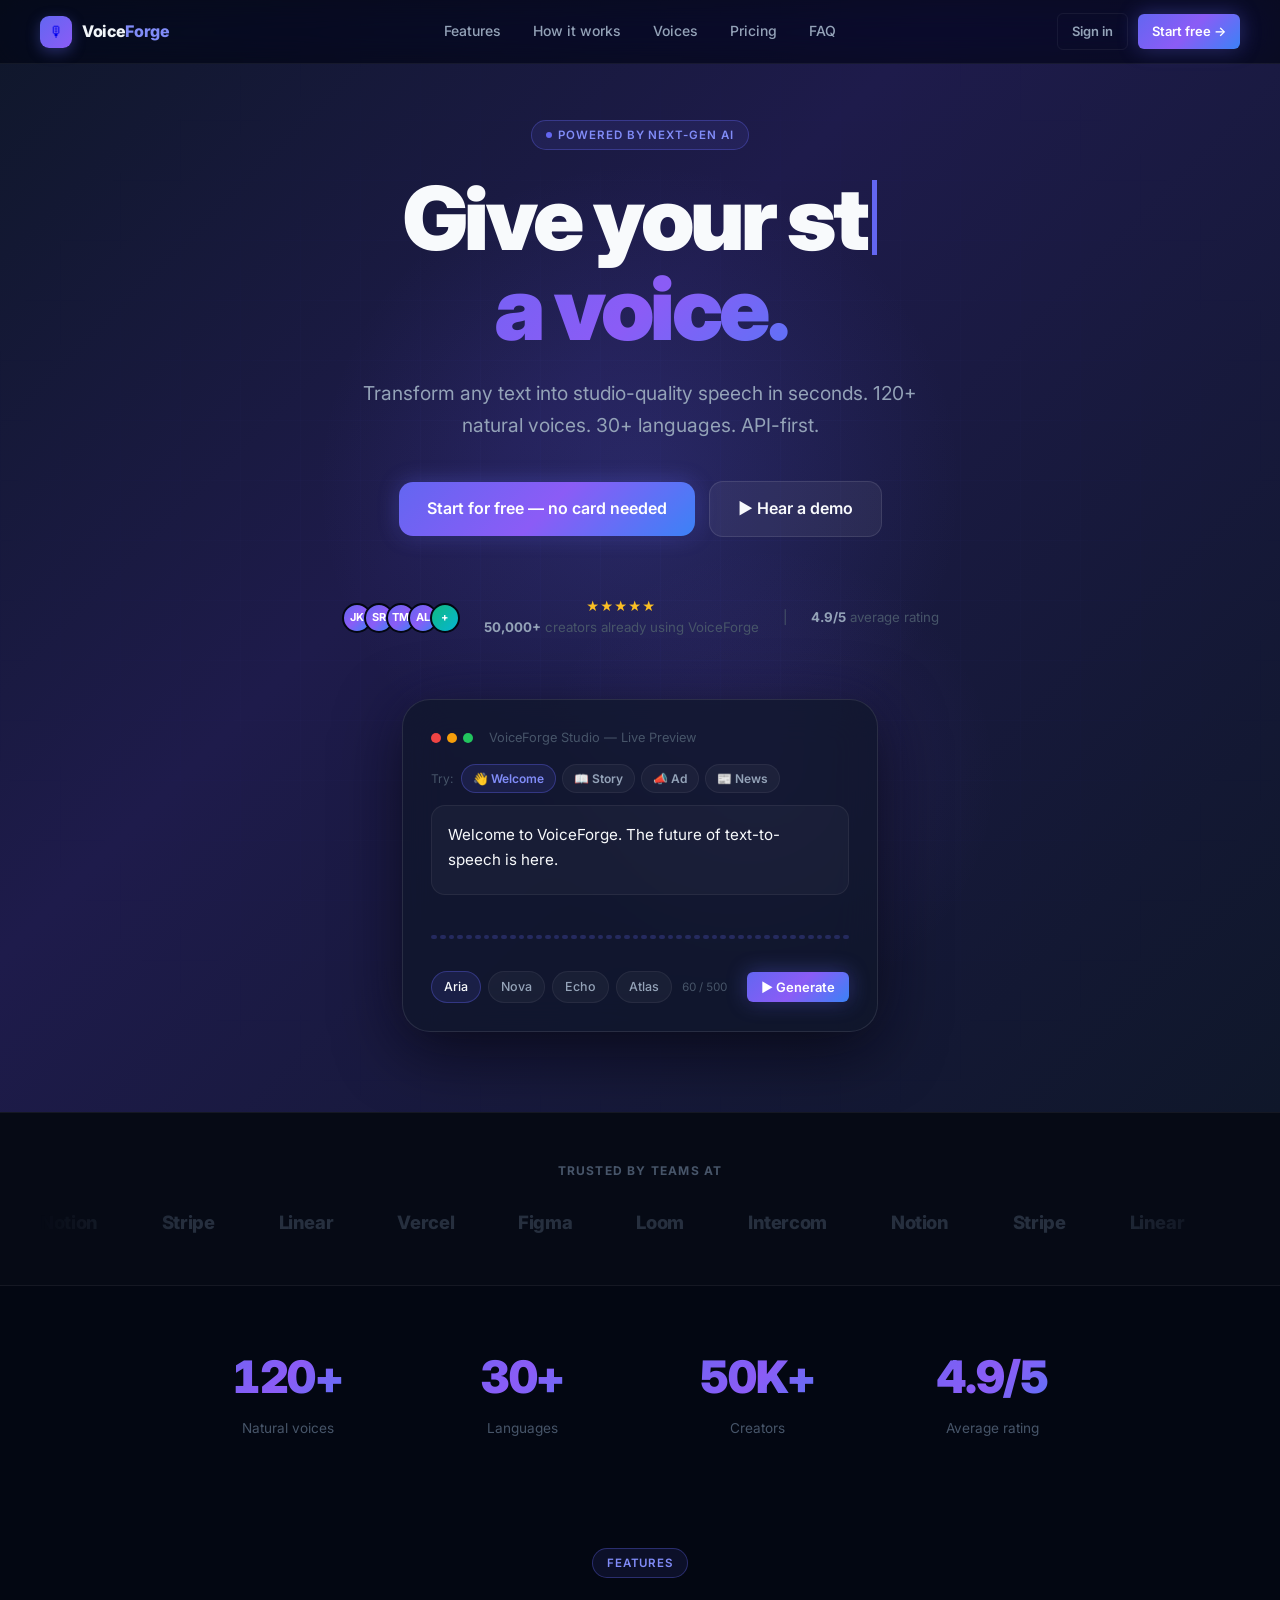
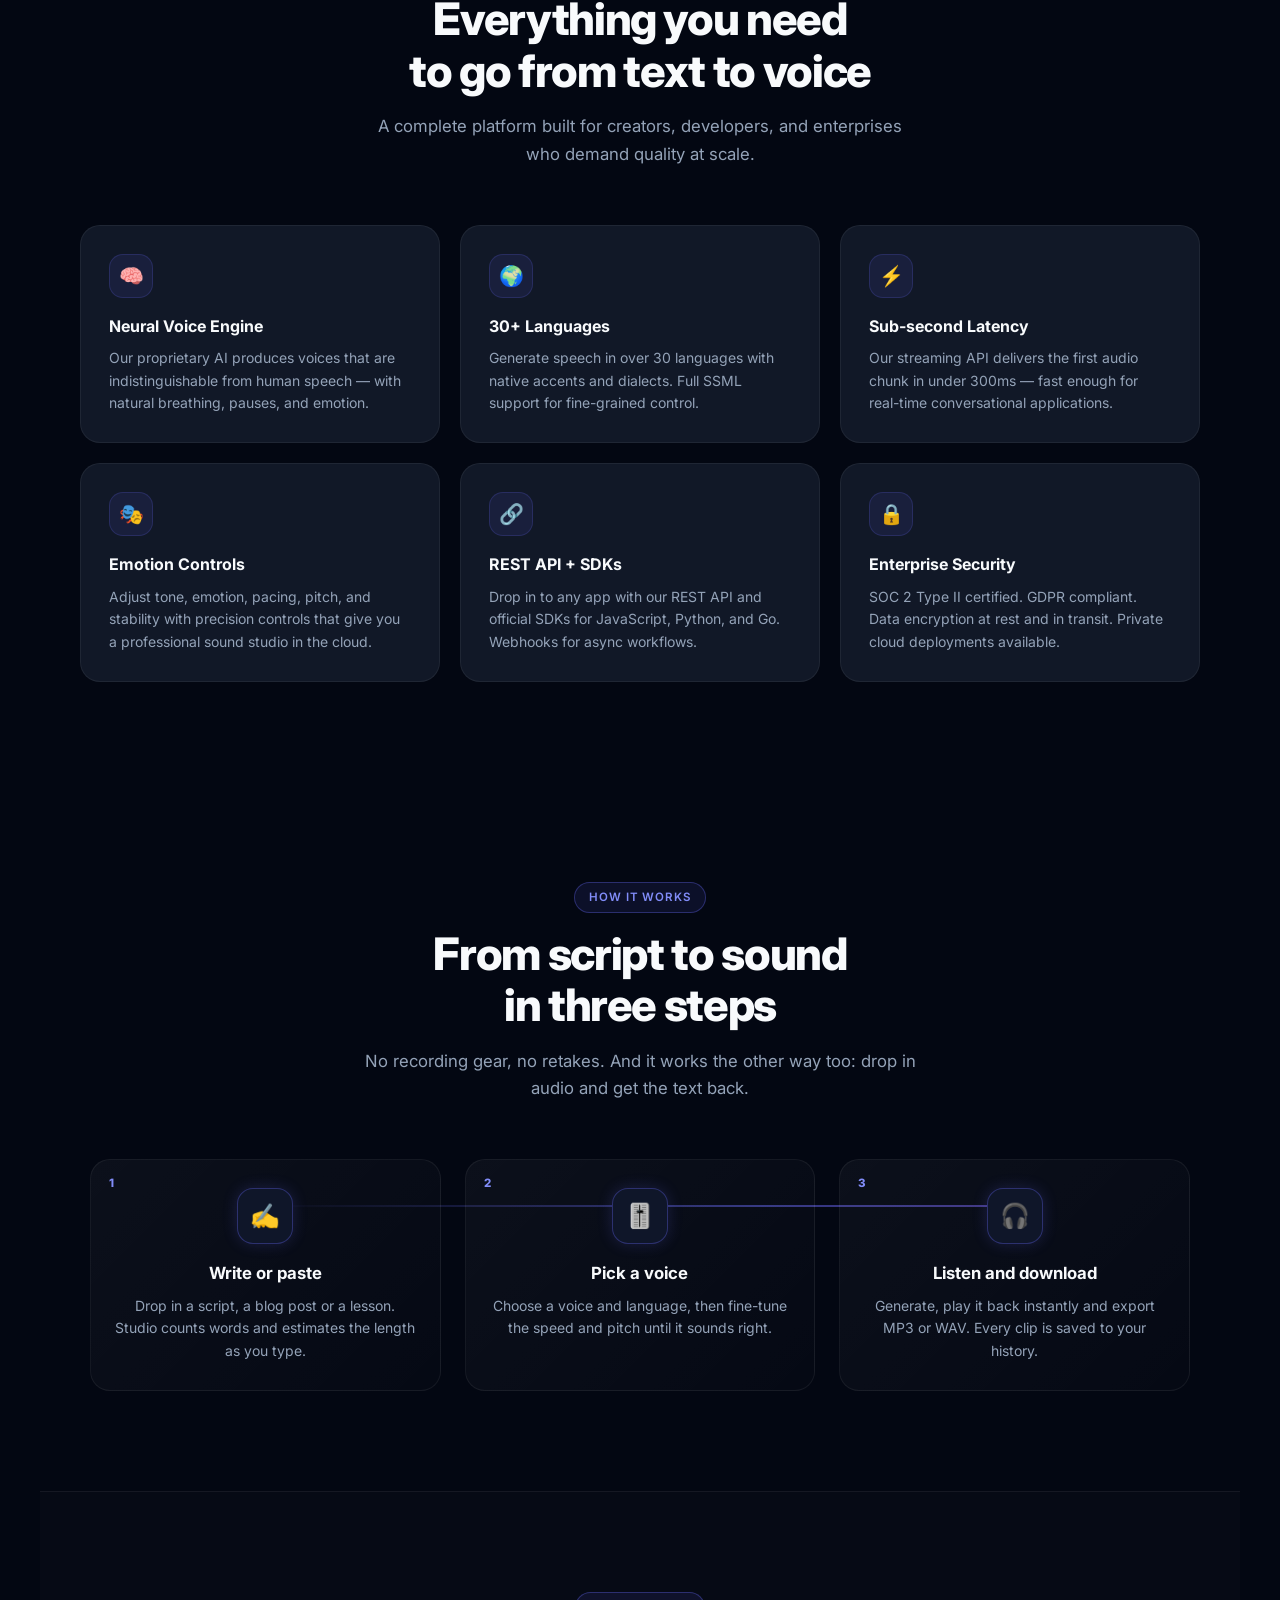
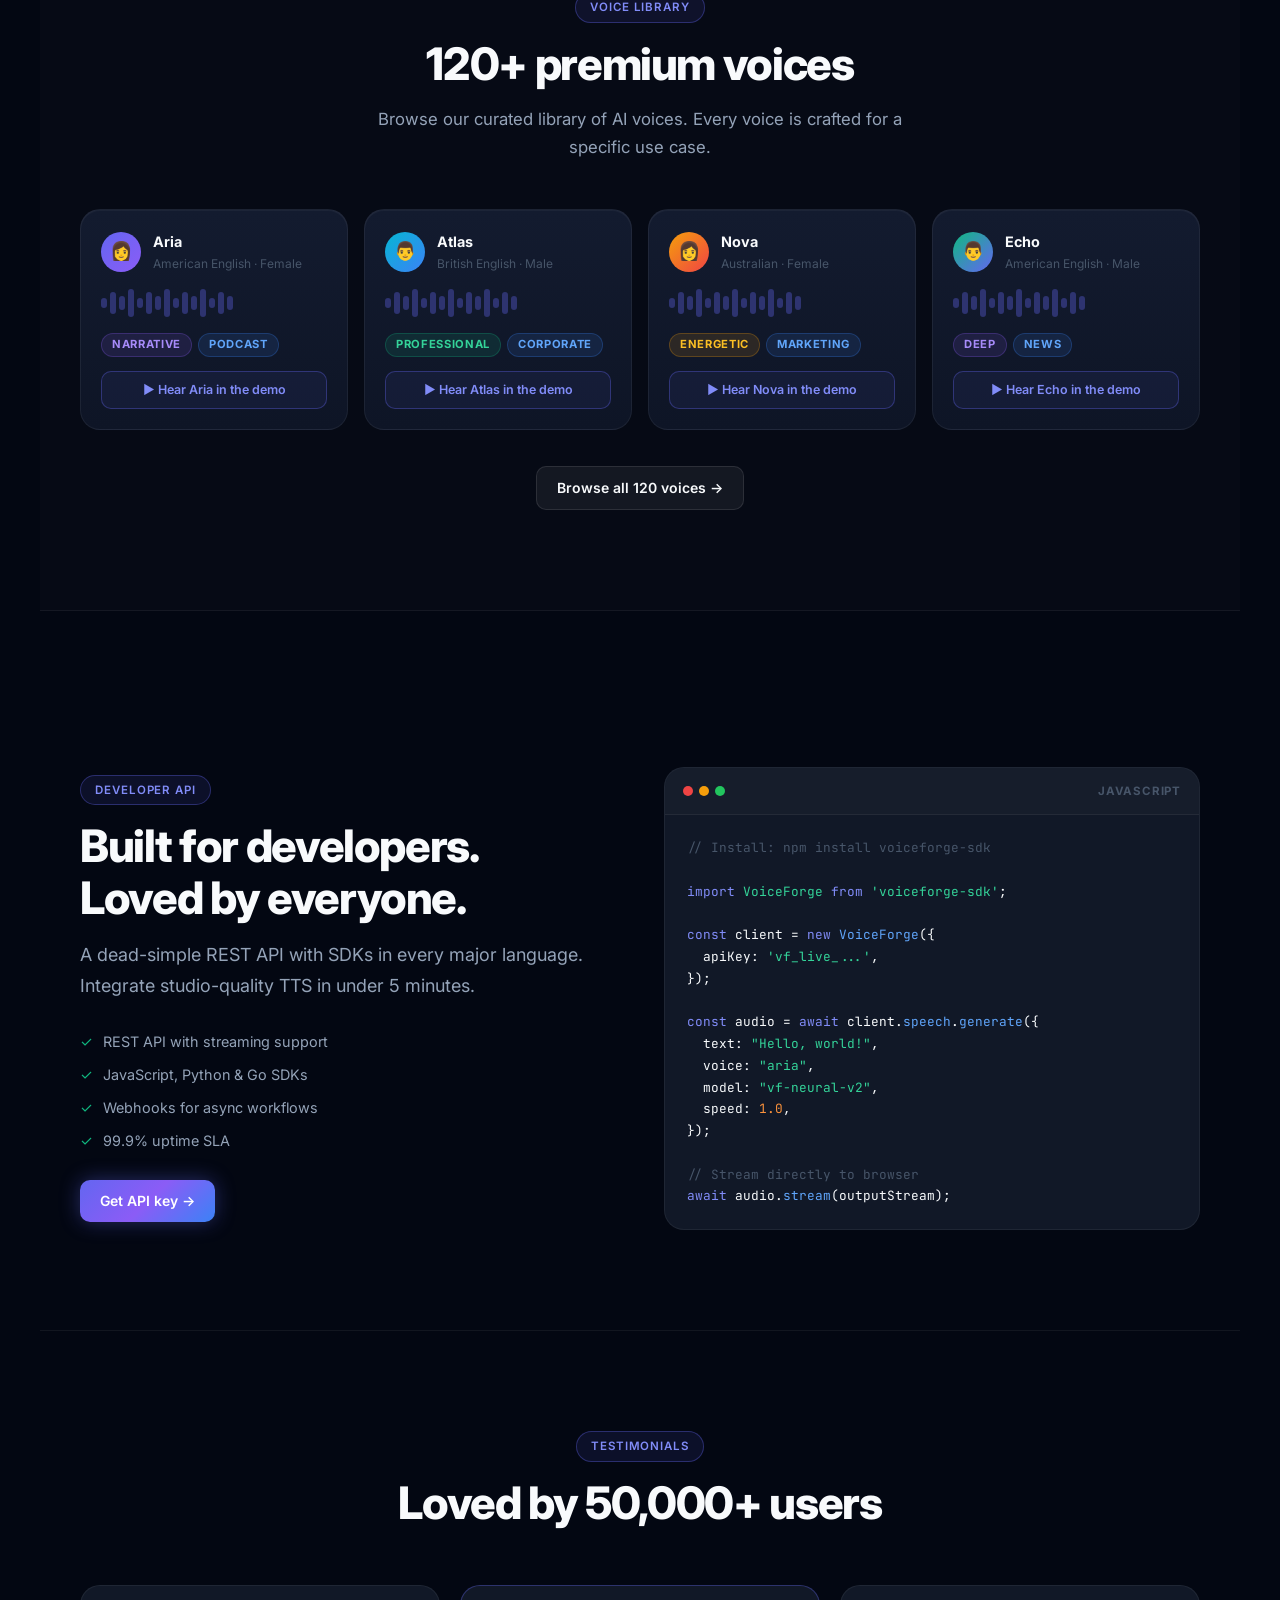
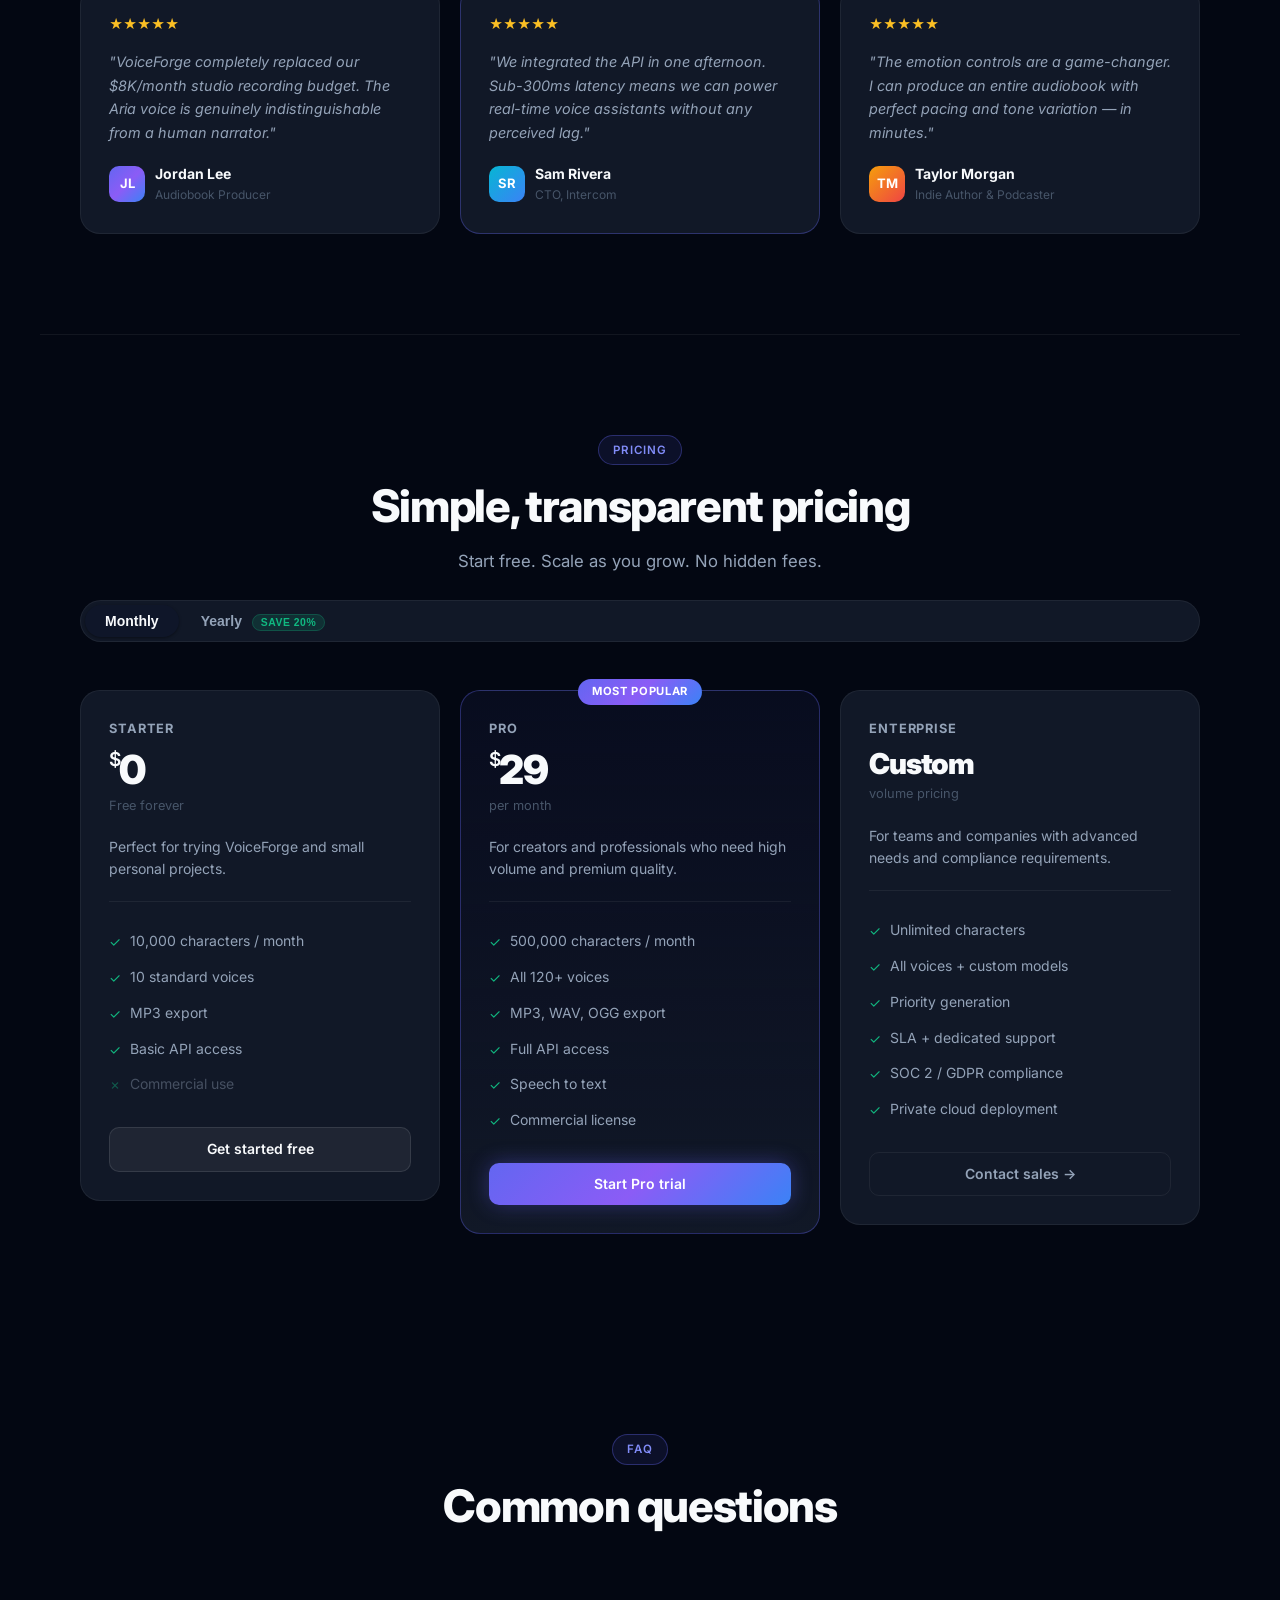
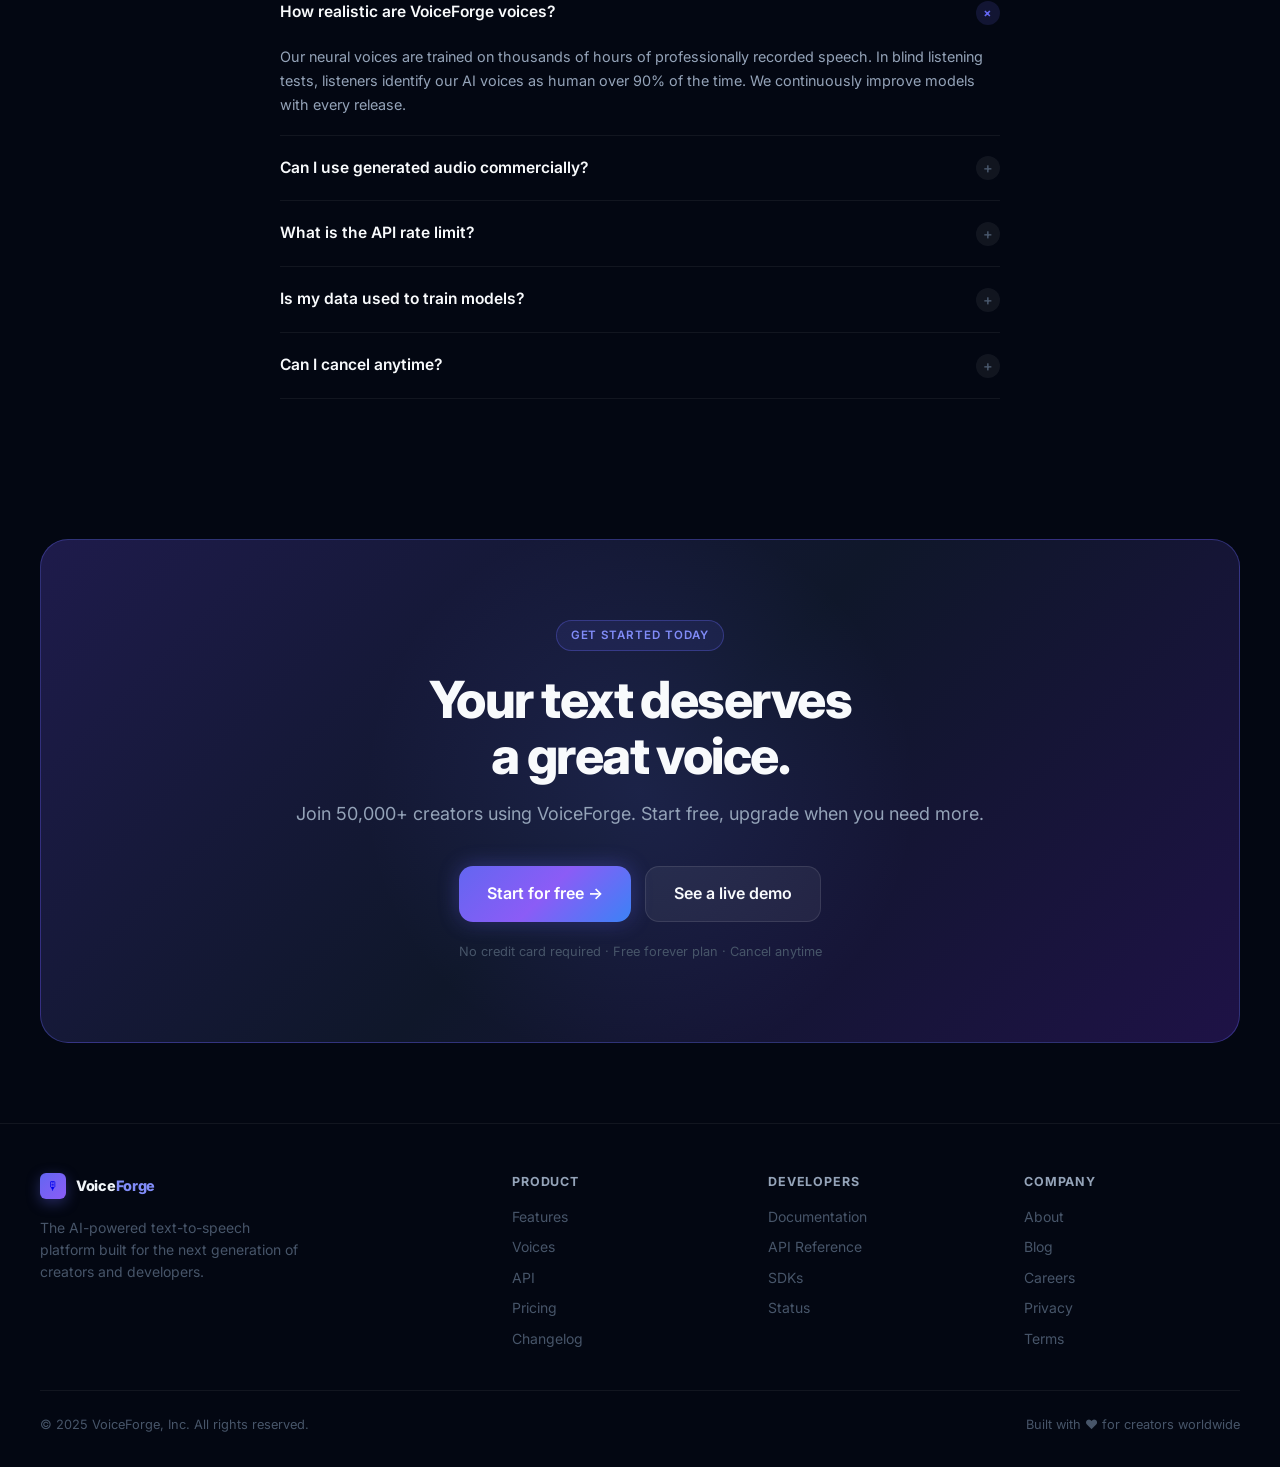
==== commit 6eb232ac: "update the ui, Voice to text feature, readme" ====
--- a/frontend/index.html
+++ b/frontend/index.html
@@ -7,11 +7,14 @@
   <meta name="description" content="Transform any text into natural, expressive voice in seconds. Powered by next-generation AI. Used by 50,000+ creators, developers, and enterprises.">
   <link rel="stylesheet" href="design-system.css">
   <link rel="stylesheet" href="landing.css">
+<link rel="stylesheet" href="ui.css">
 </head>
 <body>
 
+<div class="scroll-progress" id="scrollProgress"></div>
+
 <!-- ── Navigation ── -->
-<nav class="landing-nav">
+<nav class="landing-nav" id="landingNav">
   <a href="index.html" class="nav-logo">
     <div class="logo-icon">🎙</div>
     <span class="logo-text">Voice<span>Forge</span></span>
@@ -19,8 +22,8 @@
 
   <div class="nav-links-center">
     <a href="#features">Features</a>
+    <a href="#how">How it works</a>
     <a href="#voices">Voices</a>
-    <a href="#api">API</a>
     <a href="#pricing">Pricing</a>
     <a href="#faq">FAQ</a>
   </div>
@@ -39,6 +42,7 @@
     <div class="hero-bg-glow"></div>
     <div class="hero-bg-glow2"></div>
     <div class="hero-grid"></div>
+    <div class="hero-rings" aria-hidden="true"><span></span><span></span><span></span></div>
   </div>
 
   <div class="hero-content">
@@ -47,7 +51,7 @@
     </div>
 
     <h1 class="hero-headline">
-      Give your words
+      Give your <span class="rotator"><span id="rotWord">words</span><span class="caret" aria-hidden="true"></span></span>
       <span class="accent-line">a voice.</span>
     </h1>
 
@@ -93,7 +97,17 @@
       <span class="demo-title">VoiceForge Studio — Live Preview</span>
     </div>
 
-    <textarea class="demo-textarea" id="demoText" placeholder="Type something and hear it come to life…">Welcome to VoiceForge. The future of text-to-speech is here.</textarea>
+    <div class="demo-examples">
+      <span class="demo-examples-label">Try:</span>
+      <button type="button" class="ex-chip active" onclick="useExample(this,'welcome')">👋 Welcome</button>
+      <button type="button" class="ex-chip" onclick="useExample(this,'story')">📖 Story</button>
+      <button type="button" class="ex-chip" onclick="useExample(this,'ad')">📣 Ad</button>
+      <button type="button" class="ex-chip" onclick="useExample(this,'news')">📰 News</button>
+    </div>
+
+    <textarea class="demo-textarea" id="demoText" maxlength="500" placeholder="Type something and hear it come to life…" oninput="updateDemoCount()">Welcome to VoiceForge. The future of text-to-speech is here.</textarea>
+
+    <div class="demo-eq" id="demoEq" aria-hidden="true"></div>
 
     <div class="demo-footer">
       <div class="demo-voices">
@@ -102,6 +116,7 @@
         <span class="voice-chip" onclick="selectVoice(this, 'echo')">Echo</span>
         <span class="voice-chip" onclick="selectVoice(this, 'atlas')">Atlas</span>
       </div>
+      <span class="demo-count" id="demoCount">0 / 500</span>
       <button class="btn btn-primary btn-sm" onclick="demoConvert()" id="demoBtn">
         <span class="btn-label">▶ Generate</span>
         <span class="spinner"></span>
@@ -111,6 +126,7 @@
     <div class="demo-waveform" id="demoWaveform">
       <audio id="demoAudio" controls></audio>
     </div>
+    <div class="demo-note" id="demoNote"></div>
   </div>
 </section>
 
@@ -119,16 +135,23 @@
 ════════════════════════════════════ -->
 <div class="trusted-section">
   <div class="trusted-label">Trusted by teams at</div>
-  <div class="logos-row">
-    <span class="logo-item">Notion</span>
-    <span class="logo-item">Stripe</span>
-    <span class="logo-item">Linear</span>
-    <span class="logo-item">Vercel</span>
-    <span class="logo-item">Figma</span>
-    <span class="logo-item">Loom</span>
-    <span class="logo-item">Intercom</span>
+  <div class="logos-marquee">
+    <div class="logos-track">
+      <span class="logo-item">Notion</span><span class="logo-item">Stripe</span><span class="logo-item">Linear</span><span class="logo-item">Vercel</span><span class="logo-item">Figma</span><span class="logo-item">Loom</span><span class="logo-item">Intercom</span>
+      <span aria-hidden="true" class="logos-dup"><span class="logo-item">Notion</span><span class="logo-item">Stripe</span><span class="logo-item">Linear</span><span class="logo-item">Vercel</span><span class="logo-item">Figma</span><span class="logo-item">Loom</span><span class="logo-item">Intercom</span></span>
+    </div>
   </div>
 </div>
+
+<!-- ════════════════════════════════════
+     STATS
+════════════════════════════════════ -->
+<section class="stats-strip">
+  <div class="stat"><div class="stat-num"><span data-count="120">0</span>+</div><div class="stat-label">Natural voices</div></div>
+  <div class="stat"><div class="stat-num"><span data-count="30">0</span>+</div><div class="stat-label">Languages</div></div>
+  <div class="stat"><div class="stat-num"><span data-count="50">0</span>K+</div><div class="stat-label">Creators</div></div>
+  <div class="stat"><div class="stat-num"><span data-count="4.9" data-decimals="1">0</span>/5</div><div class="stat-label">Average rating</div></div>
+</section>
 
 <!-- ════════════════════════════════════
      FEATURES
@@ -177,6 +200,38 @@
 </section>
 
 <!-- ════════════════════════════════════
+     HOW IT WORKS
+════════════════════════════════════ -->
+<section class="section" id="how">
+  <div class="section-center">
+    <div class="section-eyebrow"><span class="eyebrow">How it works</span></div>
+    <h2 class="section-headline">From script to sound<br>in three steps</h2>
+    <p class="section-sub">No recording gear, no retakes. And it works the other way too: drop in audio and get the text back.</p>
+  </div>
+
+  <div class="steps">
+    <div class="step">
+      <div class="step-num">1</div>
+      <div class="step-icon">✍️</div>
+      <div class="step-title">Write or paste</div>
+      <div class="step-desc">Drop in a script, a blog post or a lesson. Studio counts words and estimates the length as you type.</div>
+    </div>
+    <div class="step">
+      <div class="step-num">2</div>
+      <div class="step-icon">🎚️</div>
+      <div class="step-title">Pick a voice</div>
+      <div class="step-desc">Choose a voice and language, then fine-tune the speed and pitch until it sounds right.</div>
+    </div>
+    <div class="step">
+      <div class="step-num">3</div>
+      <div class="step-icon">🎧</div>
+      <div class="step-title">Listen and download</div>
+      <div class="step-desc">Generate, play it back instantly and export MP3 or WAV. Every clip is saved to your history.</div>
+    </div>
+  </div>
+</section>
+
+<!-- ════════════════════════════════════
      VOICE EXAMPLES
 ════════════════════════════════════ -->
 <section class="section" id="voices" style="background: rgba(255,255,255,0.01); border-top: 1px solid var(--border-subtle); border-bottom: 1px solid var(--border-subtle);">
@@ -188,7 +243,7 @@
 
   <div class="content-grid-4" style="margin-top:48px;">
     <!-- Voice preview cards -->
-    <div class="card" style="padding:20px;">
+    <div class="card voice-card" data-voice="aria" style="padding:20px;">
       <div style="display:flex;align-items:center;gap:12px;margin-bottom:12px;">
         <div style="width:40px;height:40px;background:linear-gradient(135deg,#6366f1,#8b5cf6);border-radius:50%;display:flex;align-items:center;justify-content:center;font-size:18px;flex-shrink:0;">👩</div>
         <div>
@@ -205,9 +260,10 @@
         <span class="badge badge-violet">Narrative</span>
         <span class="badge badge-blue">Podcast</span>
       </div>
-    </div>
-
-    <div class="card" style="padding:20px;">
+      <button type="button" class="try-voice" onclick="tryVoice('aria')">▶ Hear Aria in the demo</button>
+    </div>
+
+    <div class="card voice-card" data-voice="atlas" style="padding:20px;">
       <div style="display:flex;align-items:center;gap:12px;margin-bottom:12px;">
         <div style="width:40px;height:40px;background:linear-gradient(135deg,#06b6d4,#3b82f6);border-radius:50%;display:flex;align-items:center;justify-content:center;font-size:18px;flex-shrink:0;">👨</div>
         <div>
@@ -224,9 +280,10 @@
         <span class="badge badge-green">Professional</span>
         <span class="badge badge-blue">Corporate</span>
       </div>
-    </div>
-
-    <div class="card" style="padding:20px;">
+      <button type="button" class="try-voice" onclick="tryVoice('atlas')">▶ Hear Atlas in the demo</button>
+    </div>
+
+    <div class="card voice-card" data-voice="nova" style="padding:20px;">
       <div style="display:flex;align-items:center;gap:12px;margin-bottom:12px;">
         <div style="width:40px;height:40px;background:linear-gradient(135deg,#f59e0b,#ef4444);border-radius:50%;display:flex;align-items:center;justify-content:center;font-size:18px;flex-shrink:0;">👩</div>
         <div>
@@ -243,9 +300,10 @@
         <span class="badge badge-gold">Energetic</span>
         <span class="badge badge-blue">Marketing</span>
       </div>
-    </div>
-
-    <div class="card" style="padding:20px;">
+      <button type="button" class="try-voice" onclick="tryVoice('nova')">▶ Hear Nova in the demo</button>
+    </div>
+
+    <div class="card voice-card" data-voice="echo" style="padding:20px;">
       <div style="display:flex;align-items:center;gap:12px;margin-bottom:12px;">
         <div style="width:40px;height:40px;background:linear-gradient(135deg,#10b981,#6366f1);border-radius:50%;display:flex;align-items:center;justify-content:center;font-size:18px;flex-shrink:0;">👨</div>
         <div>
@@ -262,6 +320,7 @@
         <span class="badge badge-violet">Deep</span>
         <span class="badge badge-blue">News</span>
       </div>
+      <button type="button" class="try-voice" onclick="tryVoice('echo')">▶ Hear Echo in the demo</button>
     </div>
   </div>
 
@@ -342,6 +401,10 @@
       <div class="t-quote">"VoiceForge completely replaced our $8K/month studio recording budget. The Aria voice is genuinely indistinguishable from a human narrator."</div>
       <div class="t-author">
         <div class="t-avatar">JL</div>
+        <div>
+          <div class="t-name">Jordan Lee</div>
+          <div class="t-role">Audiobook Producer</div>
+        </div>
       </div>
     </div>
     <div class="testimonial-card" style="border-color:var(--border-blue);">
@@ -397,7 +460,6 @@
         <li><span class="check">✓</span> 10 standard voices</li>
         <li><span class="check">✓</span> MP3 export</li>
         <li><span class="check">✓</span> Basic API access</li>
-        <li style="opacity:0.4;"><span class="check">✗</span> Voice cloning</li>
         <li style="opacity:0.4;"><span class="check">✗</span> Commercial use</li>
       </ul>
       <a href="register.html" class="btn btn-secondary btn-full">Get started free</a>
@@ -415,7 +477,7 @@
         <li><span class="check">✓</span> All 120+ voices</li>
         <li><span class="check">✓</span> MP3, WAV, OGG export</li>
         <li><span class="check">✓</span> Full API access</li>
-        <li><span class="check">✓</span> 3 voice clones</li>
+        <li><span class="check">✓</span> Speech to text</li>
         <li><span class="check">✓</span> Commercial license</li>
       </ul>
       <a href="register.html" class="btn btn-primary btn-full">Start Pro trial</a>
@@ -430,7 +492,7 @@
       <ul class="plan-features">
         <li><span class="check">✓</span> Unlimited characters</li>
         <li><span class="check">✓</span> All voices + custom models</li>
-        <li><span class="check">✓</span> Unlimited voice clones</li>
+        <li><span class="check">✓</span> Priority generation</li>
         <li><span class="check">✓</span> SLA + dedicated support</li>
         <li><span class="check">✓</span> SOC 2 / GDPR compliance</li>
         <li><span class="check">✓</span> Private cloud deployment</li>
@@ -518,9 +580,9 @@
     </div>
     <div class="footer-col">
       <h4>Product</h4>
-      <a href="#">Features</a>
-      <a href="#">Voices</a>
-      <a href="#">API</a>
+      <a href="#features">Features</a>
+      <a href="#voices">Voices</a>
+      <a href="#api">API</a>
       <a href="#pricing">Pricing</a>
       <a href="#">Changelog</a>
     </div>
@@ -549,7 +611,45 @@
 <div id="toast"></div>
 
 <script>
-// Voice selection
+const reduceMotion = window.matchMedia('(prefers-reduced-motion: reduce)').matches;
+
+// ── Hero: rotating word ──
+(function () {
+  const words = ['words', 'stories', 'lessons', 'podcasts', 'videos', 'ideas'];
+  const el = document.getElementById('rotWord');
+  if (reduceMotion) return;
+  let i = 0;
+  const type = (word, n = 0) => {
+    el.textContent = word.slice(0, n);
+    if (n < word.length) setTimeout(() => type(word, n + 1), 70);
+    else setTimeout(erase, 1900);
+  };
+  const erase = () => {
+    const cur = el.textContent;
+    if (cur.length) { el.textContent = cur.slice(0, -1); setTimeout(erase, 40); }
+    else { i = (i + 1) % words.length; setTimeout(() => type(words[i]), 200); }
+  };
+  setTimeout(erase, 2200);
+})();
+
+// ── Demo ──
+const EXAMPLES = {
+  welcome: 'Welcome to VoiceForge. The future of text-to-speech is here.',
+  story: 'The lighthouse keeper had not seen a ship in forty years. Then, one foggy night, a bell rang out across the water.',
+  ad: 'Tired of recording the same line ten times? Type it once, pick a voice, and you are done. Try VoiceForge free today.',
+  news: 'Good evening. Here are tonight\'s top stories. Scientists have discovered a new species of deep sea octopus off the coast of Australia.',
+};
+
+// Equalizer bars under the text box
+const eq = document.getElementById('demoEq');
+for (let n = 0; n < 48; n++) {
+  const b = document.createElement('i');
+  b.style.setProperty('--h', (20 + Math.round(Math.abs(Math.sin(n * 0.7)) * 80)) + '%');
+  b.style.animationDelay = (n % 8) * 0.09 + 's';
+  eq.appendChild(b);
+}
+const setPlaying = on => eq.classList.toggle('playing', on);
+
 let selectedVoice = 'aria';
 function selectVoice(el, voice) {
   document.querySelectorAll('.voice-chip').forEach(c => c.classList.remove('selected'));
@@ -557,29 +657,75 @@
   selectedVoice = voice;
 }
 
-// Demo conversion (calls real API)
+function useExample(btn, key) {
+  document.querySelectorAll('.ex-chip').forEach(c => c.classList.remove('active'));
+  btn.classList.add('active');
+  const ta = document.getElementById('demoText');
+  ta.value = EXAMPLES[key];
+  updateDemoCount();
+  ta.focus();
+}
+
+function updateDemoCount() {
+  document.getElementById('demoCount').textContent = document.getElementById('demoText').value.length + ' / 500';
+}
+updateDemoCount();
+
+// Voice library cards jump up to the demo with that voice picked
+function tryVoice(voice) {
+  const chip = [...document.querySelectorAll('.voice-chip')].find(c => c.getAttribute('onclick').includes("'" + voice + "'"));
+  if (chip) selectVoice(chip, voice);
+  document.getElementById('demo').scrollIntoView({ behavior: reduceMotion ? 'auto' : 'smooth', block: 'center' });
+  const card = document.getElementById('demo');
+  card.classList.remove('flash'); void card.offsetWidth; card.classList.add('flash');
+}
+
+function setNote(html) {
+  const n = document.getElementById('demoNote');
+  n.innerHTML = html;
+  n.classList.toggle('visible', !!html);
+}
+
+// Without an account, speak with the browser's built-in voice so visitors hear something right away
+function browserPreview(text) {
+  if (!('speechSynthesis' in window)) return false;
+  speechSynthesis.cancel();
+  const u = new SpeechSynthesisUtterance(text);
+  u.onstart = () => setPlaying(true);
+  u.onend = u.onerror = () => setPlaying(false);
+  speechSynthesis.speak(u);
+  setNote('This quick preview uses your browser\'s own voice. <a href="register.html">Create a free account</a> to hear the real neural voices.');
+  return true;
+}
+
 async function demoConvert() {
   const text = document.getElementById('demoText').value.trim();
   if (!text) { showToast('Please enter some text.', 'error'); return; }
+  const token = localStorage.getItem('token');
+  if (!token) {
+    if (!browserPreview(text)) showToast('Sign in to generate audio.', 'error');
+    return;
+  }
   const btn = document.getElementById('demoBtn');
   btn.classList.add('loading');
   try {
-    const token = localStorage.getItem('token');
-    const res = await fetch('http://localhost:8000/speech/', {
+    const res = await fetch('/api/speech/', {
       method: 'POST',
-      headers: { 'Content-Type': 'application/json', ...(token ? { Authorization: `Bearer ${token}` } : {}) },
-      body: JSON.stringify({ text })
+      headers: { 'Content-Type': 'application/json', Authorization: 'Bearer ' + token },
+      body: JSON.stringify({ text, voice: selectedVoice, format: 'mp3' })
     });
-    if (!res.ok) throw new Error();
-    const blob = await res.blob();
-    const url = URL.createObjectURL(blob);
+    if (res.status === 401) { localStorage.removeItem('token'); browserPreview(text); return; }
+    if (!res.ok) { const e = await res.json().catch(() => ({})); throw new Error(e.detail || 'Generation failed.'); }
     const audio = document.getElementById('demoAudio');
-    audio.src = url;
+    audio.src = URL.createObjectURL(await res.blob());
+    audio.onplay = () => setPlaying(true);
+    audio.onpause = audio.onended = () => setPlaying(false);
     document.getElementById('demoWaveform').classList.add('visible');
+    setNote('');
     audio.play();
     showToast('Audio generated!', 'success');
-  } catch {
-    showToast('Please sign in to generate audio.', 'error');
+  } catch (e) {
+    showToast(e.message || 'Generation failed.', 'error');
   } finally {
     btn.classList.remove('loading');
   }
@@ -615,6 +761,58 @@
   wf.addEventListener('mouseenter', () => wf.classList.add('active'));
   wf.addEventListener('mouseleave', () => wf.classList.remove('active'));
 });
+
+// Nav background + reading progress on scroll
+const nav = document.getElementById('landingNav');
+const progress = document.getElementById('scrollProgress');
+function onScroll() {
+  const max = document.documentElement.scrollHeight - innerHeight;
+  progress.style.transform = 'scaleX(' + (max > 0 ? scrollY / max : 0) + ')';
+  nav.classList.toggle('scrolled', scrollY > 20);
+}
+addEventListener('scroll', onScroll, { passive: true });
+onScroll();
+
+// Spotlight that follows the mouse on feature cards
+document.querySelectorAll('.feature-card, .step').forEach(card => {
+  card.addEventListener('pointermove', e => {
+    const r = card.getBoundingClientRect();
+    card.style.setProperty('--mx', (e.clientX - r.left) + 'px');
+    card.style.setProperty('--my', (e.clientY - r.top) + 'px');
+  });
+});
+
+// Count-up numbers
+function countUp(el) {
+  const target = parseFloat(el.dataset.count), dec = +(el.dataset.decimals || 0);
+  if (reduceMotion) { el.textContent = target.toFixed(dec); return; }
+  const t0 = performance.now(), dur = 1400;
+  const tick = now => {
+    const p = Math.min(1, (now - t0) / dur), eased = 1 - Math.pow(1 - p, 3);
+    el.textContent = (target * eased).toFixed(dec);
+    if (p < 1) requestAnimationFrame(tick);
+  };
+  requestAnimationFrame(tick);
+}
+
+// Reveal sections as they scroll into view
+const revealEls = document.querySelectorAll('.section-center, .feature-card, .step, .voice-card, .api-showcase > *, .testimonial-card, .pricing-card, .faq-item, .final-cta-content, .stat');
+if ('IntersectionObserver' in window && !reduceMotion) {
+  revealEls.forEach(el => {
+    el.classList.add('reveal');
+    const sibs = [...el.parentElement.children].filter(c => c.classList.contains('reveal'));
+    el.style.transitionDelay = Math.min(sibs.indexOf(el), 5) * 80 + 'ms';
+  });
+  const io = new IntersectionObserver(entries => entries.forEach(en => {
+    if (!en.isIntersecting) return;
+    en.target.classList.add('in');
+    en.target.querySelectorAll('[data-count]').forEach(countUp);
+    io.unobserve(en.target);
+  }), { threshold: 0.15, rootMargin: '0px 0px -40px 0px' });
+  revealEls.forEach(el => io.observe(el));
+} else {
+  document.querySelectorAll('[data-count]').forEach(countUp);
+}
 </script>
 </body>
 </html>
--- a/frontend/landing.css
+++ b/frontend/landing.css
@@ -587,10 +587,192 @@
 .auth-left-content .quote-attr { font-size: 0.875rem; color: var(--text-tertiary); }
 .auth-left-content .quote-attr strong { color: var(--text-secondary); }
 
+/* ═══════════════════════════════════════════════════════════════
+   Motion and interactivity
+═══════════════════════════════════════════════════════════════ */
+
+/* Reading progress + nav on scroll */
+.scroll-progress {
+  position: fixed; top: 0; left: 0; right: 0; height: 2px; z-index: 101;
+  background: var(--grad-primary);
+  transform: scaleX(0); transform-origin: 0 50%;
+}
+.landing-nav.scrolled { background: rgba(3,7,18,0.92); box-shadow: 0 8px 30px rgba(0,0,0,0.35); }
+
+/* Typing word in the headline */
+.rotator { display: inline-block; white-space: nowrap; color: var(--text-primary); }
+.rotator .caret {
+  display: inline-block; width: 0.06em; height: 0.85em; margin-left: 0.06em;
+  background: var(--brand-indigo); vertical-align: -0.05em;
+  animation: caret-blink 1s steps(1) infinite;
+}
+@keyframes caret-blink { 50% { opacity: 0; } }
+
+/* Sound rings pulsing out of the hero */
+.hero-rings { position: absolute; top: 42%; left: 50%; width: 0; height: 0; pointer-events: none; }
+.hero-rings span {
+  position: absolute; left: 50%; top: 50%;
+  width: 380px; height: 380px; margin: -190px 0 0 -190px;
+  border: 1px solid rgba(129,140,248,0.22); border-radius: 50%;
+  animation: ring-out 7.5s ease-out infinite; opacity: 0;
+}
+.hero-rings span:nth-child(2) { animation-delay: 2.5s; }
+.hero-rings span:nth-child(3) { animation-delay: 5s; }
+@keyframes ring-out {
+  0%   { transform: scale(0.3); opacity: 0; }
+  15%  { opacity: 0.8; }
+  100% { transform: scale(3.2); opacity: 0; }
+}
+.hero-bg-glow  { animation: glow-drift 14s ease-in-out infinite alternate; }
+.hero-bg-glow2 { animation: glow-drift 18s ease-in-out infinite alternate-reverse; }
+@keyframes glow-drift {
+  from { translate: -40px 0; }
+  to   { translate: 40px -30px; }
+}
+
+/* Demo card */
+.hero-demo { transition: box-shadow var(--dur-slow), border-color var(--dur-slow); }
+.hero-demo:hover { border-color: var(--border-blue); box-shadow: var(--shadow-xl), 0 0 80px rgba(99,102,241,0.18); }
+.hero-demo.flash { animation: demo-flash 1.2s var(--ease-out); }
+@keyframes demo-flash {
+  0%   { box-shadow: var(--shadow-xl), 0 0 0 0 rgba(129,140,248,0.6); }
+  100% { box-shadow: var(--shadow-xl), 0 0 0 18px rgba(129,140,248,0); }
+}
+.demo-examples { display: flex; align-items: center; gap: 6px; flex-wrap: wrap; margin-bottom: 12px; }
+.demo-examples-label { font-size: 0.75rem; color: var(--text-tertiary); margin-right: 2px; }
+.ex-chip {
+  font: inherit; font-size: 0.75rem; font-weight: 600; cursor: pointer;
+  padding: 4px 11px; border-radius: var(--r-full);
+  color: var(--text-secondary); background: rgba(255,255,255,0.04);
+  border: 1px solid var(--border-subtle);
+  transition: color var(--dur-base), background var(--dur-base), border-color var(--dur-base);
+}
+.ex-chip:hover { color: var(--text-primary); border-color: var(--border-default); }
+.ex-chip.active { color: var(--text-accent); background: rgba(99,102,241,0.12); border-color: var(--border-blue); }
+.demo-count { font-size: 0.72rem; color: var(--text-tertiary); margin-left: auto; margin-right: 10px; font-variant-numeric: tabular-nums; }
+
+.demo-eq { display: flex; align-items: center; gap: 3px; height: 40px; margin: 14px 0 4px; }
+.demo-eq i {
+  flex: 1; height: 4px; border-radius: 99px;
+  background: rgba(99,102,241,0.25);
+  transition: height 0.3s var(--ease-out), background 0.3s;
+}
+.demo-eq.playing i {
+  background: linear-gradient(180deg, #a5b4fc, #6366f1);
+  animation: eq-bounce 0.9s ease-in-out infinite alternate;
+}
+@keyframes eq-bounce {
+  from { height: 12%; }
+  to   { height: var(--h); }
+}
+.demo-note { display: none; margin-top: 12px; font-size: 0.78rem; color: var(--text-secondary); text-align: left; }
+.demo-note.visible { display: block; }
+.demo-note a { color: var(--text-accent); font-weight: 600; }
+
+/* Logo marquee */
+.logos-marquee {
+  overflow: hidden;
+  mask-image: linear-gradient(90deg, transparent, #000 12%, #000 88%, transparent);
+}
+.logos-track { display: flex; width: max-content; gap: 64px; animation: marquee 28s linear infinite; }
+.logos-dup { display: contents; }
+.logos-track .logo-item { font-size: 1.15rem; }
+.logos-marquee:hover .logos-track { animation-play-state: paused; }
+@keyframes marquee { to { transform: translateX(calc(-50% - 32px)); } }
+
+/* Stats strip */
+.stats-strip {
+  display: grid; grid-template-columns: repeat(4, 1fr); gap: 20px;
+  max-width: 1000px; margin: 0 auto; padding: 56px 40px 8px;
+  text-align: center;
+}
+.stat-num {
+  font-size: clamp(2rem, 4vw, 2.8rem); font-weight: 900; letter-spacing: -0.03em;
+  background: var(--grad-primary); -webkit-background-clip: text; background-clip: text;
+  -webkit-text-fill-color: transparent; font-variant-numeric: tabular-nums;
+}
+.stat-label { font-size: 0.85rem; color: var(--text-tertiary); margin-top: 4px; }
+
+/* Spotlight on cards */
+.feature-card, .step { --mx: 50%; --my: 0%; }
+.feature-card::after, .step::after {
+  content: ''; position: absolute; inset: 0; border-radius: inherit; pointer-events: none;
+  background: radial-gradient(260px circle at var(--mx) var(--my), rgba(129,140,248,0.12), transparent 70%);
+  opacity: 0; transition: opacity var(--dur-base);
+}
+.feature-card:hover::after, .step:hover::after { opacity: 1; }
+.feature-icon { transition: transform var(--dur-slow) var(--ease-out); }
+.feature-card:hover .feature-icon { transform: scale(1.12) rotate(-6deg); }
+
+/* How it works */
+.steps {
+  position: relative;
+  display: grid; grid-template-columns: repeat(3, 1fr); gap: 24px;
+  max-width: 1100px; margin: 56px auto 0;
+}
+.steps::before {
+  content: ''; position: absolute; top: 46px; left: 16%; right: 16%; height: 2px;
+  background: linear-gradient(90deg, transparent, rgba(99,102,241,0.5), rgba(139,92,246,0.5), transparent);
+  background-size: 200% 100%; animation: line-flow 4s linear infinite;
+}
+@keyframes line-flow { to { background-position: -200% 0; } }
+.step {
+  position: relative; overflow: hidden; text-align: center;
+  padding: 28px 24px;
+  background: var(--grad-card); border: 1px solid var(--border-subtle); border-radius: var(--r-xl);
+  transition: border-color var(--dur-base), transform var(--dur-base) var(--ease-out);
+}
+.step:hover { border-color: var(--border-blue); transform: translateY(-4px); }
+.step-num {
+  position: absolute; top: 14px; left: 18px;
+  font-size: 0.72rem; font-weight: 800; color: var(--text-accent); letter-spacing: 0.08em;
+}
+.step-icon {
+  position: relative; z-index: 1;
+  width: 56px; height: 56px; margin: 0 auto 16px;
+  display: flex; align-items: center; justify-content: center; font-size: 24px;
+  border-radius: 16px; background: var(--bg-elevated); border: 1px solid var(--border-blue);
+  box-shadow: var(--glow-sm);
+}
+.step-title { font-size: 1.05rem; font-weight: 700; color: var(--text-primary); margin-bottom: 8px; }
+.step-desc { font-size: 0.875rem; color: var(--text-secondary); line-height: 1.6; }
+
+/* Voice cards (app.css is not loaded here, so the grid lives here too) */
+#voices .content-grid-4 { display: grid; grid-template-columns: repeat(4, 1fr); gap: 16px; max-width: 1200px; margin-left: auto; margin-right: auto; }
+.voice-card { transition: border-color var(--dur-base), transform var(--dur-base) var(--ease-out); }
+.voice-card:hover { border-color: var(--border-blue); transform: translateY(-3px); }
+.voice-card .waveform .bar { background: rgba(99,102,241,0.35); }
+.voice-card .waveform .bar:nth-child(4n+1) { height: 10px; }
+.voice-card .waveform .bar:nth-child(4n+2) { height: 22px; }
+.voice-card .waveform .bar:nth-child(4n+3) { height: 14px; }
+.voice-card .waveform .bar:nth-child(4n)   { height: 28px; }
+.voice-card:hover .waveform .bar { background: var(--brand-indigo); animation: waveBar 1.2s ease-in-out infinite; }
+.try-voice {
+  width: 100%; margin-top: 14px; padding: 8px 10px; cursor: pointer;
+  font: inherit; font-size: 0.78rem; font-weight: 600;
+  color: var(--text-accent); background: rgba(99,102,241,0.08);
+  border: 1px solid var(--border-blue); border-radius: var(--r-md);
+  transition: background var(--dur-base), color var(--dur-base);
+}
+.try-voice:hover { background: rgba(99,102,241,0.2); color: var(--text-primary); }
+
+/* Scroll reveal */
+.reveal { opacity: 0; transform: translateY(24px); transition: opacity 0.7s var(--ease-out), transform 0.7s var(--ease-out); }
+.reveal.in { opacity: 1; transform: none; transition: opacity 0.7s var(--ease-out), transform 0.4s var(--ease-out), border-color var(--dur-base), box-shadow var(--dur-base); }
+.feature-card.reveal.in:hover, .step.reveal.in:hover, .voice-card.reveal.in:hover { transform: translateY(-4px); }
+
+@media (prefers-reduced-motion: reduce) {
+  .hero-rings, .rotator .caret { display: none; }
+  .hero-bg-glow, .hero-bg-glow2, .logos-track, .steps::before, .demo-eq.playing i { animation: none; }
+  .logos-track { flex-wrap: wrap; justify-content: center; width: auto; }
+  .logos-dup { display: none; }
+}
+
 /* ── Responsive landing ── */
 @media (max-width: 1024px) {
   .features-grid, .testimonials-grid, .pricing-grid { grid-template-columns: repeat(2, 1fr); }
   .api-showcase { grid-template-columns: 1fr; }
+  #voices .content-grid-4 { grid-template-columns: repeat(2, 1fr); }
   .footer-inner { grid-template-columns: 1fr 1fr; }
   .auth-right { width: 420px; padding: 48px 40px; }
 }
@@ -602,6 +784,12 @@
   .section { padding: 64px 20px; }
   .features-grid, .testimonials-grid, .pricing-grid { grid-template-columns: 1fr; }
   .logos-row { gap: 28px; }
+  .stats-strip { grid-template-columns: repeat(2, 1fr); padding: 40px 20px 0; }
+  #voices .content-grid-4 { grid-template-columns: 1fr; }
+  .steps { grid-template-columns: 1fr; }
+  .steps::before { display: none; }
+  .hero-rings span { width: 260px; height: 260px; margin: -130px 0 0 -130px; }
+  .demo-count { display: none; }
   .final-cta { margin: 20px; padding: 56px 24px; }
   .footer-inner { grid-template-columns: 1fr 1fr; }
   .auth-page { flex-direction: column; }
--- a/frontend/ui.css
+++ b/frontend/ui.css
@@ -0,0 +1,157 @@
+/* ═══════════════════════════════════════════════════════════════
+   VoiceForge — shared UI polish
+   Loaded after each page's own styles. Adds consistent focus states,
+   motion, depth, and a mobile navigation drawer for the app pages.
+═══════════════════════════════════════════════════════════════ */
+
+/* ── Brand logo (landing, login, register; :where keeps app-page styles in charge) ── */
+.nav-logo { text-decoration: none; display: inline-flex; align-items: center; gap: 10px; }
+:where(.logo-icon) {
+  width: 32px; height: 32px; flex-shrink: 0;
+  display: flex; align-items: center; justify-content: center;
+  font-size: 15px; border-radius: 9px;
+  background: linear-gradient(135deg, #6366f1, #8b5cf6);
+  box-shadow: 0 4px 14px rgba(99, 102, 241, .35);
+}
+:where(.logo-text) { font-weight: 800; letter-spacing: -.02em; color: #f1f5f9; font-size: 1rem; }
+:where(.logo-text) span { color: #818cf8; }
+
+/* ── Accessibility: visible keyboard focus, no mouse-click outlines ── */
+:focus { outline: none; }
+:focus-visible {
+  outline: 2px solid #818cf8;
+  outline-offset: 2px;
+  border-radius: 6px;
+}
+input:focus-visible, textarea:focus-visible, select:focus-visible { outline-offset: 0; }
+::selection { background: rgba(99, 102, 241, .35); color: #fff; }
+
+/* ── Smoother interactions ── */
+button, .btn-primary, .btn-sec, .btn-ghost, .nav-item, .voice-opt, .fmt-opt, .tb-btn, a { -webkit-tap-highlight-color: transparent; }
+button:not(:disabled):active, .btn-primary:active, .btn-sec:not(:disabled):active, .gen-btn:active { transform: scale(.97); }
+input[type=range]::-webkit-slider-thumb { transition: transform .15s; }
+input[type=range]:hover::-webkit-slider-thumb { transform: scale(1.2); }
+
+/* ── App shell depth ── */
+.main {
+  background:
+    radial-gradient(900px 420px at 70% -120px, rgba(99, 102, 241, .10), transparent 70%),
+    radial-gradient(600px 300px at 0% 100%, rgba(139, 92, 246, .05), transparent 70%),
+    #030712;
+}
+.topbar {
+  background: rgba(10, 15, 30, .82) !important;
+  backdrop-filter: blur(12px);
+  -webkit-backdrop-filter: blur(12px);
+  position: relative; z-index: 5;
+}
+
+/* Sidebar: accent bar on the active item, softer hover */
+.sb-nav .nav-item { transition: background .15s, color .15s, transform .15s; }
+.sb-nav .nav-item:hover { transform: translateX(2px); }
+.sb-nav .nav-item.active { box-shadow: inset 0 0 18px rgba(99, 102, 241, .08); }
+.sb-nav .nav-item.active::before {
+  content: ''; position: absolute; left: -8px; top: 7px; bottom: 7px; width: 3px;
+  border-radius: 0 3px 3px 0; background: linear-gradient(180deg, #818cf8, #8b5cf6);
+}
+.sb-nav .nav-item.active svg { color: #818cf8; }
+
+/* Surfaces: soft vertical gradient with a top highlight */
+.stat-card, .card, .usage-card, .voice-card, .step-card, .stt-wrap .card {
+  background: linear-gradient(180deg, #131b2f 0%, #0e1526 100%) !important;
+  box-shadow: inset 0 1px 0 rgba(255, 255, 255, .04);
+}
+.sb { background: linear-gradient(180deg, #0b1122 0%, #080d1a 100%) !important; }
+
+/* Cards lift slightly on hover */
+.stat-card, .card, .usage-card, .voice-card, .step-card {
+  transition: border-color .2s, transform .2s, box-shadow .2s;
+}
+.stat-card:hover, .voice-card:hover {
+  transform: translateY(-2px);
+  box-shadow: 0 10px 30px -12px rgba(99, 102, 241, .35);
+}
+
+/* Content fades in on load */
+@keyframes vf-fade-up { from { opacity: 0; transform: translateY(8px); } to { opacity: 1; transform: none; } }
+.page-scroll > *, .stt-wrap > *, .studio-body {
+  animation: vf-fade-up .35s ease both;
+}
+.page-scroll > *:nth-child(2), .stt-wrap > *:nth-child(2) { animation-delay: .04s; }
+.page-scroll > *:nth-child(3), .stt-wrap > *:nth-child(3) { animation-delay: .08s; }
+.page-scroll > *:nth-child(4), .stt-wrap > *:nth-child(4) { animation-delay: .12s; }
+
+/* Toast: icon-like pill with a bit more presence */
+#toast { backdrop-filter: blur(10px); -webkit-backdrop-filter: blur(10px); max-width: calc(100vw - 32px); white-space: normal !important; text-align: center; }
+
+/* Thin, visible-on-hover scrollbars */
+* { scrollbar-width: thin; scrollbar-color: rgba(255, 255, 255, .1) transparent; }
+::-webkit-scrollbar-thumb:hover { background: rgba(255, 255, 255, .18) !important; }
+
+/* Long tables and wide content never break the layout */
+.grid-2 > *, .studio-body > * { min-width: 0; }
+.card:has(> table), .card:has(.hist-table) { overflow-x: auto; }
+
+/* No sideways page scrolling (100vw includes the scrollbar on Windows) */
+html, body { overflow-x: hidden; }
+.shell { width: 100% !important; max-width: 100vw; }
+
+/* History tables: header labels get breathing room under the card toolbar */
+.hist-table th { padding-top: 12px !important; white-space: nowrap; }
+.hist-table td:first-child, .hist-table th:first-child { width: 44px; }
+button.play-btn { padding: 0; font-family: inherit; line-height: 1; flex-shrink: 0; }
+.play-btn.playing { background: #6366f1 !important; color: #fff !important; border-color: #6366f1 !important; font-size: .6rem !important; }
+
+/* ── Mobile navigation drawer ── */
+.vf-menu-btn {
+  display: none; flex-shrink: 0;
+  width: 36px; height: 36px; margin-right: 2px;
+  align-items: center; justify-content: center;
+  background: rgba(255, 255, 255, .04); border: 1px solid rgba(255, 255, 255, .08);
+  border-radius: 9px; color: #e2e8f0; cursor: pointer;
+}
+.vf-overlay {
+  position: fixed; inset: 0; z-index: 90;
+  background: rgba(3, 7, 18, .6); backdrop-filter: blur(2px);
+  opacity: 0; pointer-events: none; transition: opacity .25s;
+}
+
+@media (max-width: 700px) {
+  .vf-menu-btn { display: inline-flex; }
+
+  .shell .sb {
+    display: flex !important;
+    position: fixed; top: 0; left: 0; bottom: 0; z-index: 100;
+    width: 264px; min-width: 264px;
+    transform: translateX(-100%);
+    transition: transform .28s cubic-bezier(.2, .8, .2, 1);
+    box-shadow: 20px 0 60px rgba(0, 0, 0, .5);
+  }
+  body.vf-nav-open .shell .sb { transform: none; }
+  body.vf-nav-open .vf-overlay { opacity: 1; pointer-events: auto; }
+
+  /* Compact top bar */
+  .topbar { padding: 0 12px !important; gap: 8px !important; }
+  .breadcrumb > *:not(.cur) { display: none; }
+  .breadcrumb .cur { font-weight: 700; }
+  .credits-pill { display: none !important; }
+  .tb-right { gap: 6px !important; }
+  .tb-right .btn-primary, .tb-right .btn-sec, .tb-right .btn-ghost { padding: 7px 10px !important; white-space: nowrap; }
+
+  .hist-text { max-width: 140px !important; }
+  .stats-grid { gap: 10px !important; }
+  .stat-card { padding: 14px !important; }
+  .stat-value { font-size: 1.3rem !important; }
+}
+
+/* Studio: on narrow screens, stack the controls under the editor instead of hiding them */
+@media (max-width: 900px) {
+  .studio-body { display: flex !important; flex-direction: column; overflow-y: auto !important; }
+  .studio-body .editor-side { min-height: 62vh; border-right: none !important; border-bottom: 1px solid rgba(255, 255, 255, .07); flex-shrink: 0; }
+  .studio-body .ctrl-side { display: flex !important; overflow: visible !important; flex-shrink: 0; }
+  .studio-body .toolbar { overflow-x: auto; flex-wrap: nowrap !important; }
+}
+
+@media (prefers-reduced-motion: reduce) {
+  *, *::before, *::after { animation-duration: .01ms !important; transition-duration: .01ms !important; }
+}
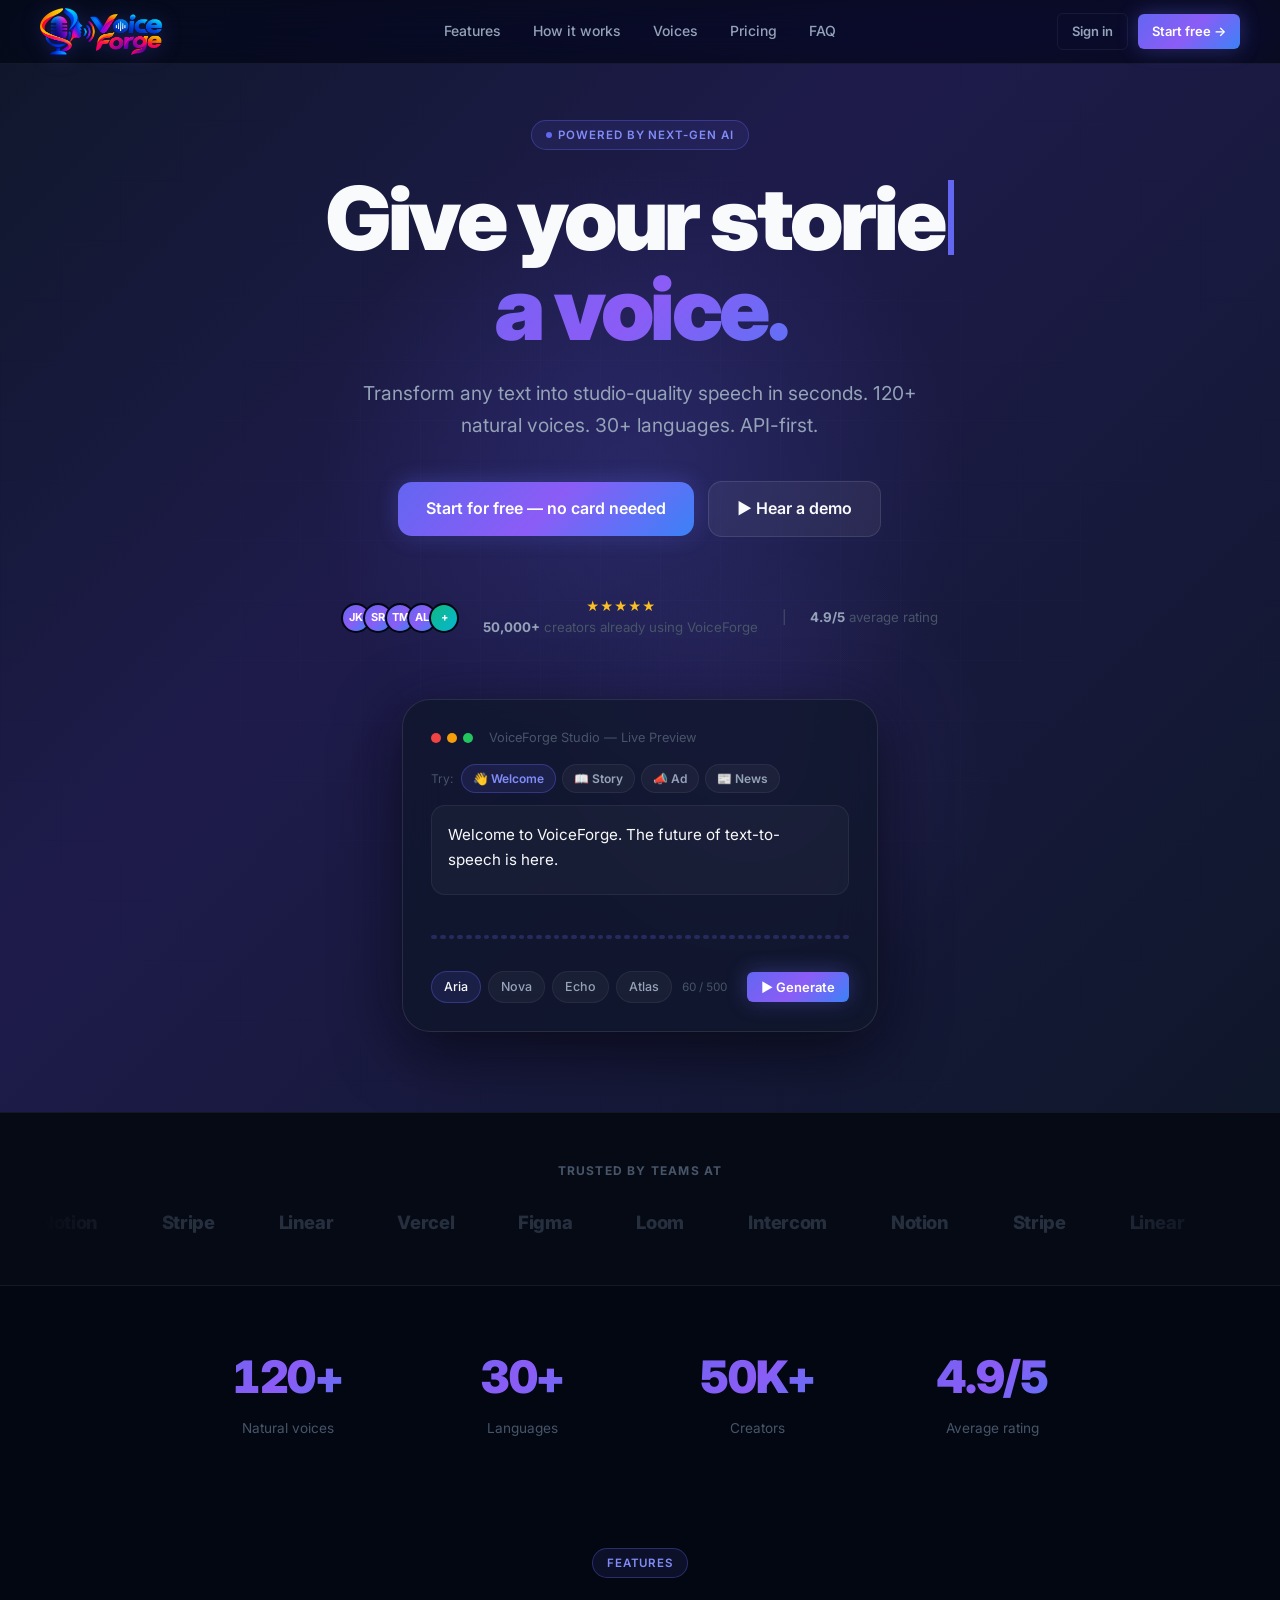
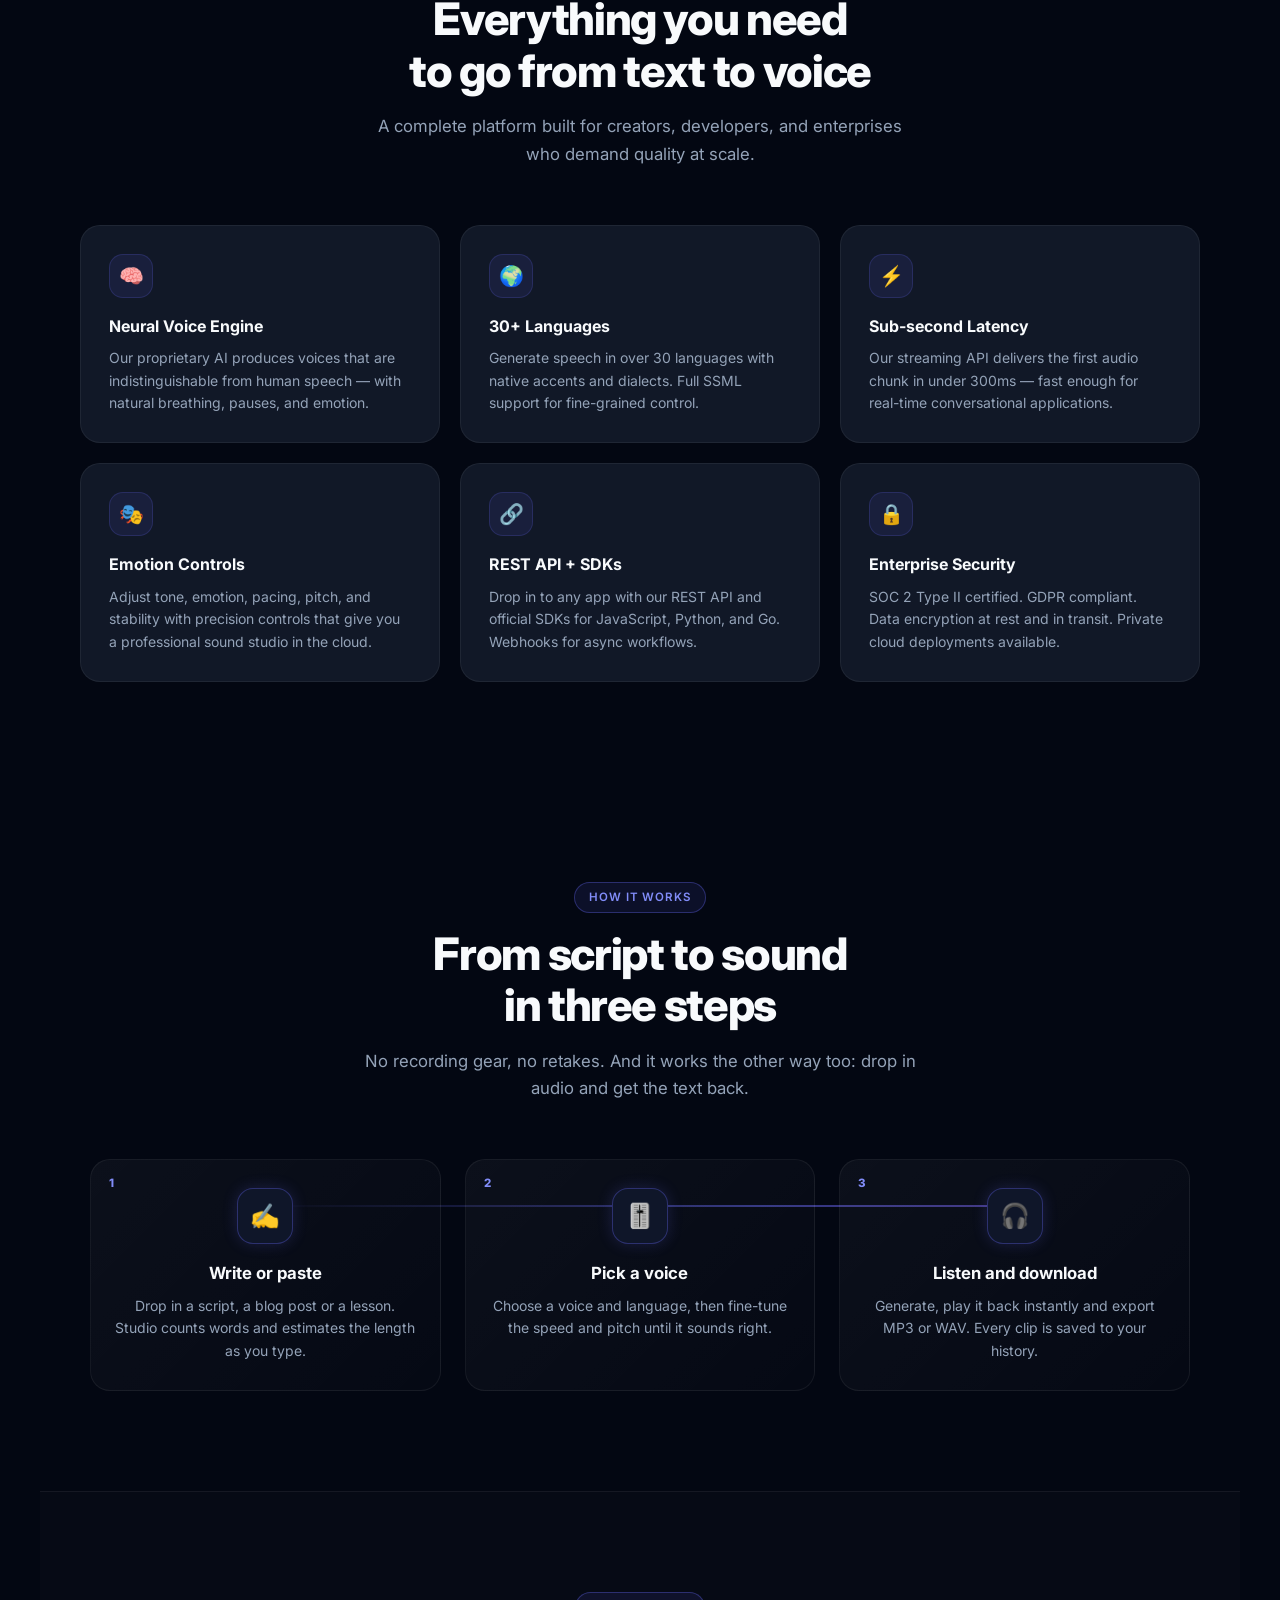
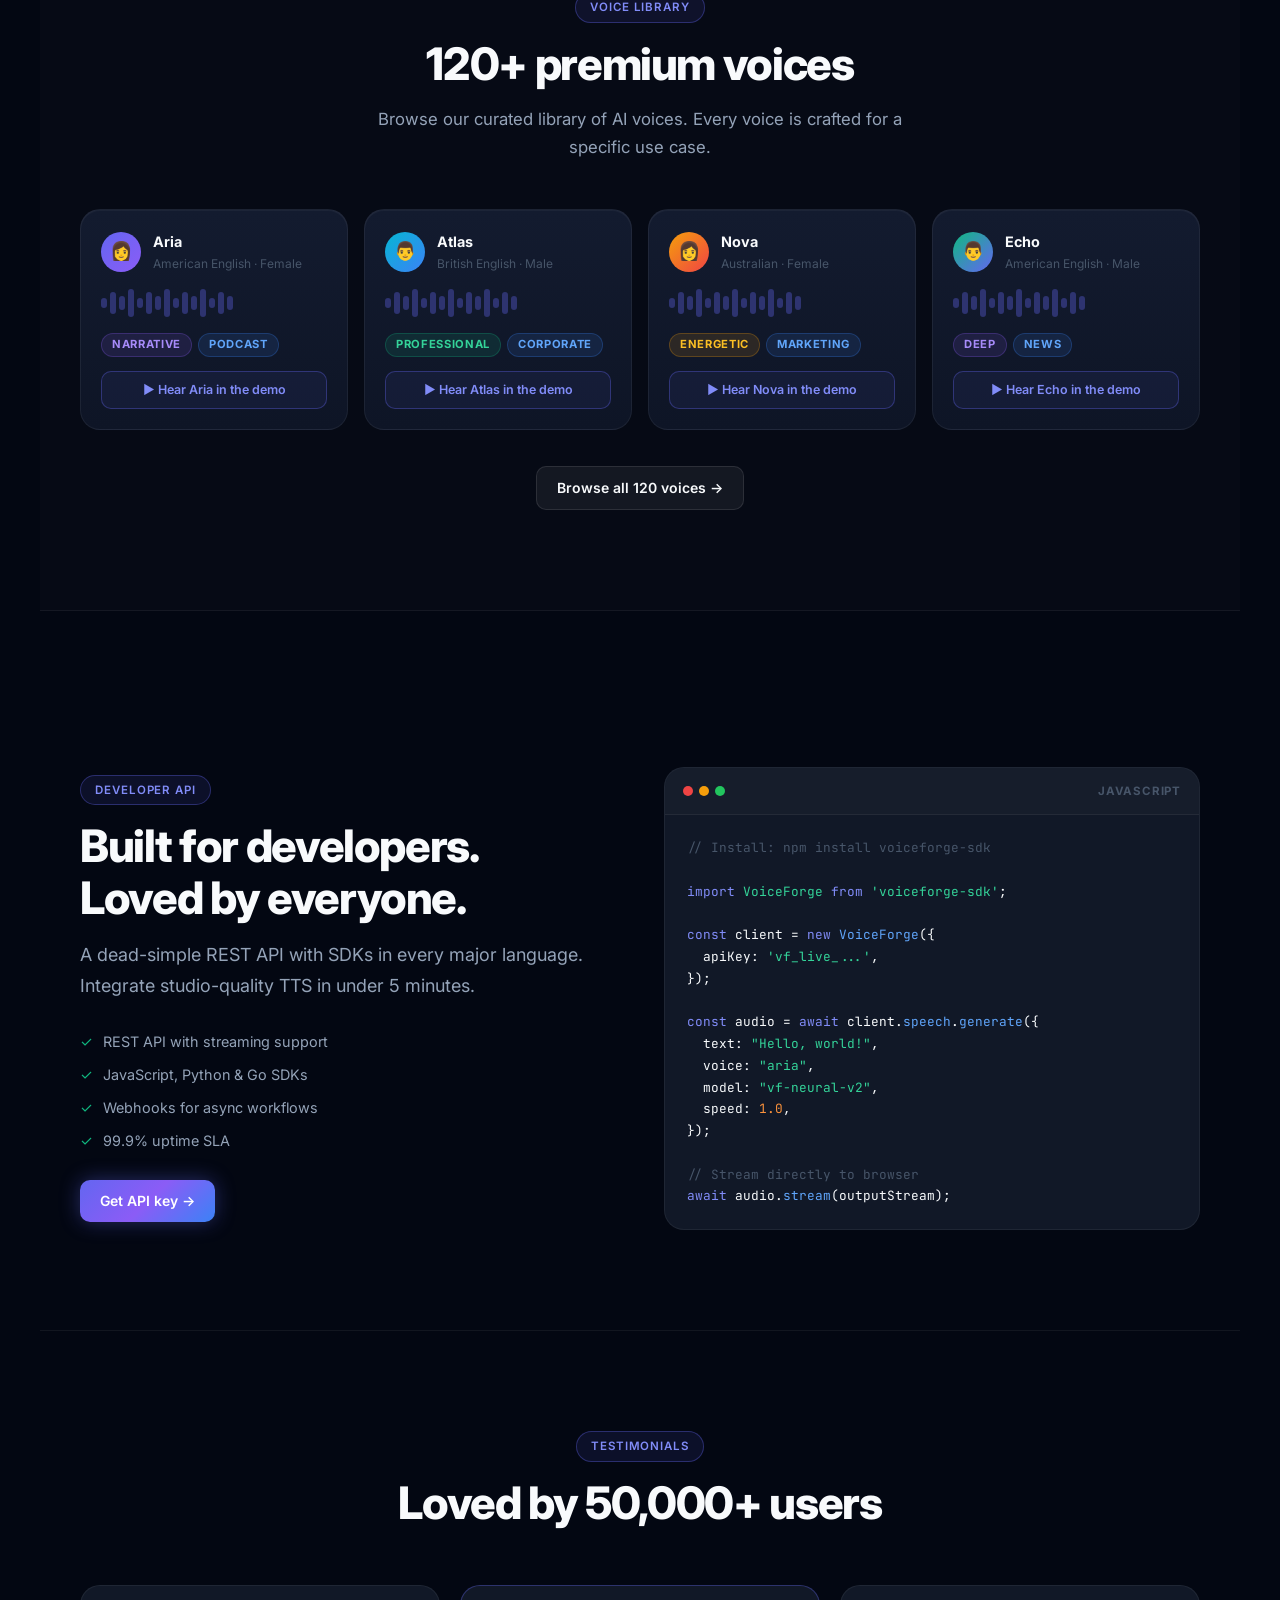
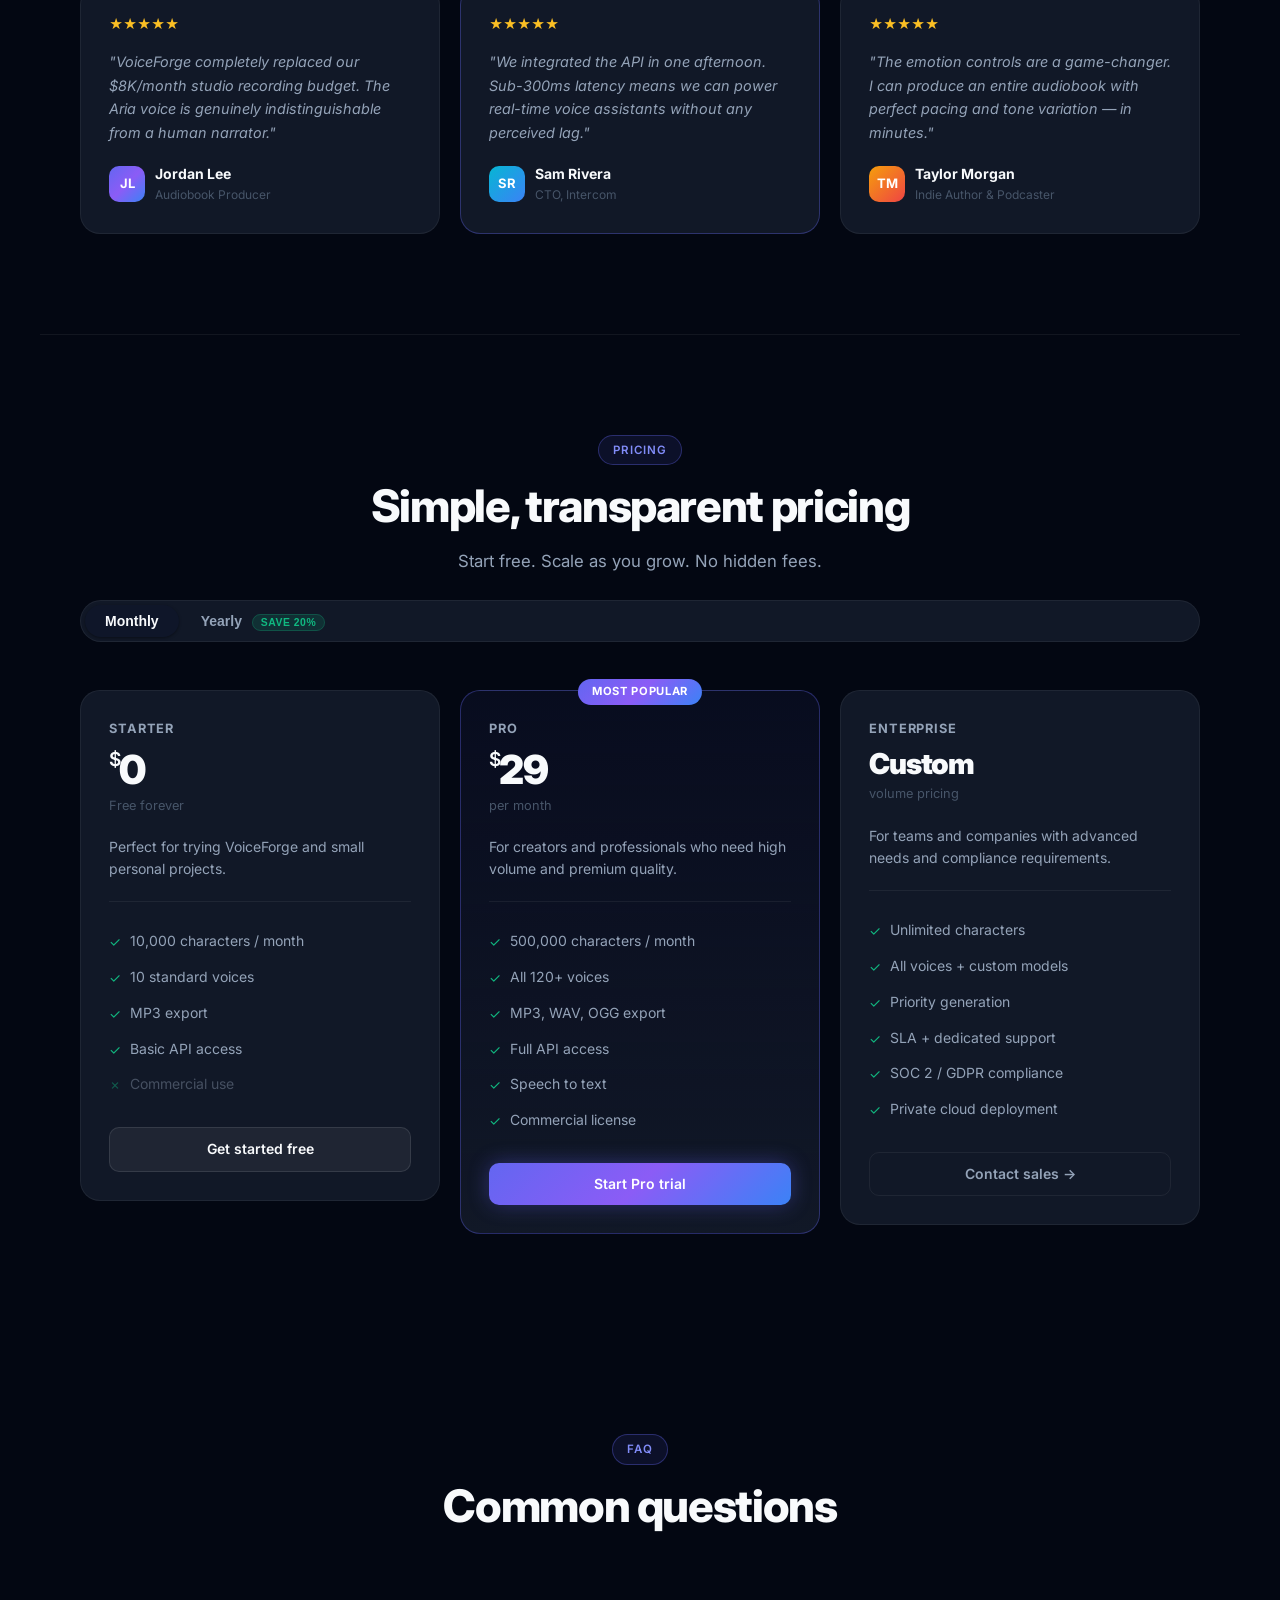
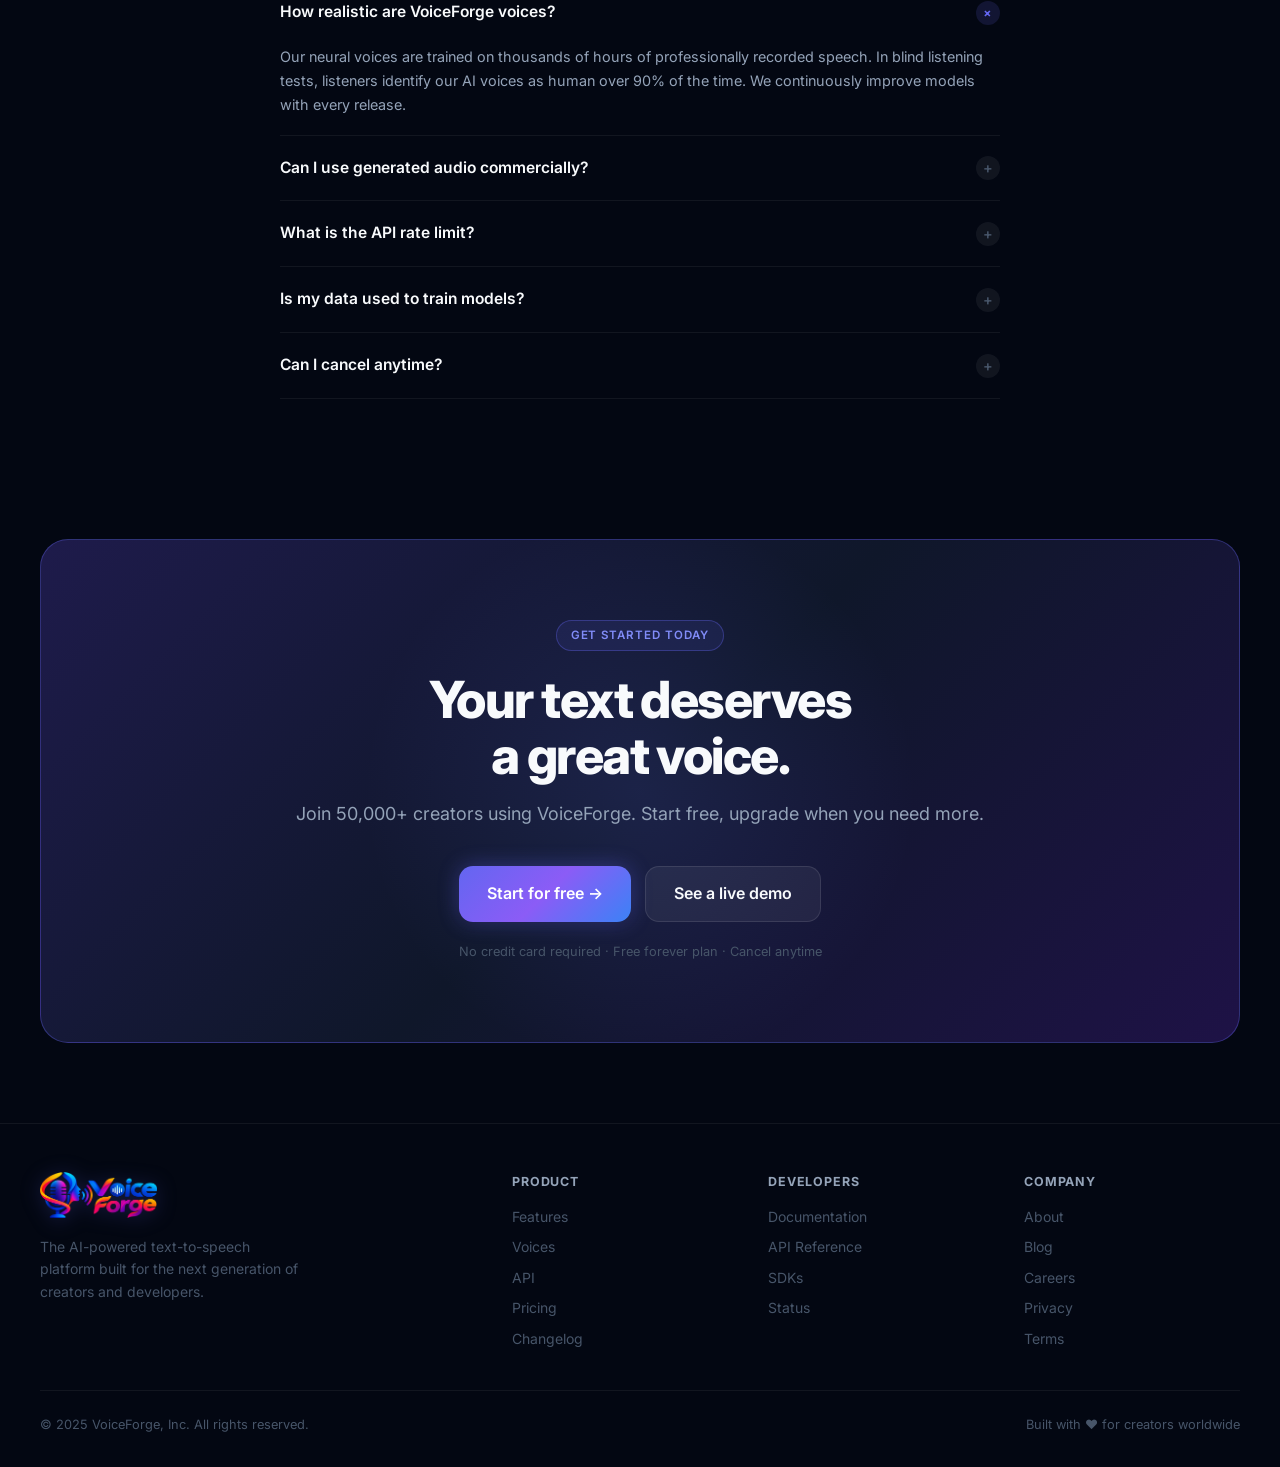
==== commit 6885a1ca: "updated docker file" ====
--- a/frontend/index.html
+++ b/frontend/index.html
@@ -4,10 +4,13 @@
   <meta charset="UTF-8">
   <meta name="viewport" content="width=device-width, initial-scale=1.0">
   <title>VoiceForge — AI Text to Speech Platform</title>
+<link rel="icon" href="favicon.ico" sizes="any">
+<link rel="icon" type="image/png" sizes="32x32" href="assets/favicon-32.png">
+<link rel="apple-touch-icon" href="assets/apple-touch-icon.png">
   <meta name="description" content="Transform any text into natural, expressive voice in seconds. Powered by next-generation AI. Used by 50,000+ creators, developers, and enterprises.">
-  <link rel="stylesheet" href="design-system.css">
-  <link rel="stylesheet" href="landing.css">
-<link rel="stylesheet" href="ui.css">
+  <link rel="stylesheet" href="design-system.css?v=20261009">
+  <link rel="stylesheet" href="landing.css?v=20261009">
+<link rel="stylesheet" href="ui.css?v=20261009">
 </head>
 <body>
 
@@ -16,8 +19,7 @@
 <!-- ── Navigation ── -->
 <nav class="landing-nav" id="landingNav">
   <a href="index.html" class="nav-logo">
-    <div class="logo-icon">🎙</div>
-    <span class="logo-text">Voice<span>Forge</span></span>
+    <img src="assets/logo.png" alt="VoiceForge" class="brand-logo">
   </a>
 
   <div class="nav-links-center">
@@ -573,8 +575,7 @@
   <div class="footer-inner">
     <div class="footer-brand">
       <a href="index.html" class="nav-logo" style="margin-bottom:8px;display:inline-flex;">
-        <div class="logo-icon" style="width:26px;height:26px;font-size:12px;border-radius:6px;">🎙</div>
-        <span class="logo-text" style="font-size:0.9rem;">Voice<span>Forge</span></span>
+        <img src="assets/logo.png" alt="VoiceForge" class="brand-logo">
       </a>
       <p class="footer-desc">The AI-powered text-to-speech platform built for the next generation of creators and developers.</p>
     </div>
--- a/frontend/ui.css
+++ b/frontend/ui.css
@@ -155,3 +155,41 @@
 @media (prefers-reduced-motion: reduce) {
   *, *::before, *::after { animation-duration: .01ms !important; transition-duration: .01ms !important; }
 }
+
+/* ── Brand logo image (frontend/assets/logo.png) ── */
+.brand-logo { display: block; width: auto; height: 40px; max-width: 100%; object-fit: contain; filter: drop-shadow(0 2px 10px rgba(99, 102, 241, .25)); }
+.sb .brand-logo { height: 50px; }
+.landing-nav .brand-logo { height: 48px; }
+.landing-footer .brand-logo { height: 46px; }
+.auth-left .brand-logo { height: 60px; }
+.auth-header-mini .brand-logo { height: 36px; }
+
+
+/* ── Sidebar profile menu (built by ui.js) ── */
+.vf-profile { position: relative; }
+.vf-profile .user-row { user-select: none; transition: background .15s; }
+.vf-profile.open .user-row { background: rgba(255, 255, 255, .06); }
+.vf-chev { margin-left: auto; color: #64748b; display: flex; transition: transform .2s, color .15s; flex-shrink: 0; }
+.vf-profile .user-row:hover .vf-chev { color: #cbd5e1; }
+.vf-profile:not(.open) .vf-chev { transform: rotate(180deg); }
+.vf-menu {
+  position: absolute; left: 8px; right: 8px; bottom: calc(100% - 4px); z-index: 60;
+  background: #111a2e; border: 1px solid rgba(255, 255, 255, .1); border-radius: 12px; padding: 6px;
+  box-shadow: 0 -12px 40px rgba(0, 0, 0, .55);
+  opacity: 0; transform: translateY(6px) scale(.98); transform-origin: bottom center;
+  pointer-events: none; transition: opacity .15s, transform .15s;
+}
+.vf-profile.open .vf-menu { opacity: 1; transform: none; pointer-events: auto; }
+.vf-menu-head { display: flex; align-items: center; gap: 9px; padding: 8px 8px 10px; border-bottom: 1px solid rgba(255, 255, 255, .07); margin-bottom: 4px; }
+.vf-menu-av { width: 30px; height: 30px; border-radius: 8px; flex-shrink: 0; display: flex; align-items: center; justify-content: center; font-size: 12px; font-weight: 700; color: #fff; background: linear-gradient(135deg, #6366f1, #8b5cf6); }
+.vf-menu-email { font-size: .78rem; font-weight: 600; color: #e2e8f0; overflow: hidden; text-overflow: ellipsis; white-space: nowrap; }
+.vf-menu-plan { font-size: .68rem; color: #64748b; }
+.vf-menu a, .vf-menu button {
+  display: flex; align-items: center; gap: 9px; width: 100%; padding: 8px 9px; border-radius: 8px;
+  font: 500 .82rem 'Inter', sans-serif; color: #cbd5e1; text-decoration: none; background: none; border: none; cursor: pointer; text-align: left;
+}
+.vf-menu svg { width: 15px; height: 15px; flex-shrink: 0; }
+.vf-menu a:hover { background: rgba(255, 255, 255, .06); color: #fff; }
+.vf-menu-sep { height: 1px; background: rgba(255, 255, 255, .07); margin: 4px 2px; }
+.vf-menu .vf-menu-logout { color: #f87171; }
+.vf-menu .vf-menu-logout:hover { background: rgba(239, 68, 68, .12); color: #fca5a5; }
